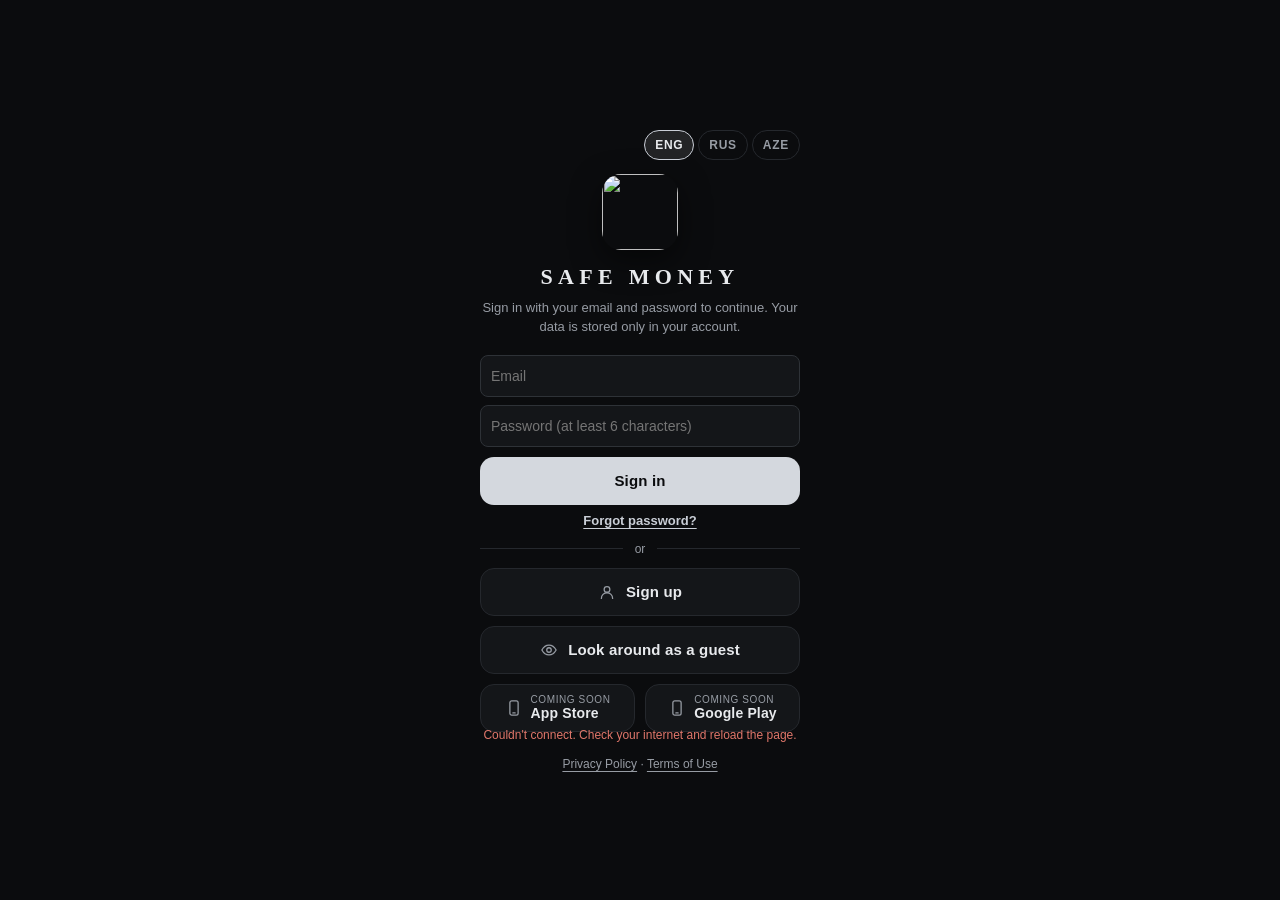
==== index.html @ 8eb056c9 "v3.44: Məxfilik siyasəti və İstifadə şərtləri — tətbiqin temasında, istifadəçinin dilində, geri düym" ====
<!DOCTYPE html>
<html lang="en">
<head>
<meta charset="UTF-8">
<meta name="viewport" content="width=device-width, initial-scale=1.0, maximum-scale=1.0, user-scalable=no">
<title>Safe Money</title>
<!-- ==== PWA: css/, js/, lang/, manifest.json, sw.js, ikonlar eyni qovluqda ====
     Bunları http(s):// üzərindən açmaq lazımdır (file:// ilə Service Worker işləmir). -->
<link rel="manifest" href="manifest.json">
<link rel="icon" href="icon-192.png">
<link rel="apple-touch-icon" sizes="180x180" href="apple-touch-icon.png">
<meta name="theme-color" content="#0b0c0e">
<meta name="apple-mobile-web-app-capable" content="yes">
<meta name="mobile-web-app-capable" content="yes">
<meta name="apple-mobile-web-app-status-bar-style" content="black-translucent">
<meta name="apple-mobile-web-app-title" content="Safe Money">
<link rel="stylesheet" href="css/main.css">
<link rel="stylesheet" href="css/components.css">
<script src="https://cdn.jsdelivr.net/npm/chart.js@4.4.4/dist/chart.umd.min.js"></script>
<script src="https://www.gstatic.com/firebasejs/10.14.1/firebase-app-compat.js"></script>
<script src="https://www.gstatic.com/firebasejs/10.14.1/firebase-auth-compat.js"></script>
<script src="https://www.gstatic.com/firebasejs/10.14.1/firebase-firestore-compat.js"></script>
</head>
<body>

<!-- Email/Şifrə ilə giriş: tətbiqin əsas qapısı. Google/Apple OAuth (popup/redirect)
     iOS-da "Ana ekrana əlavə et" ilə açılan standalone tətbiqlərdə sessiya itkisinə görə
     işləmədiyi üçün email/şifrə istifadə olunur — bu, heç bir xarici səhifəyə keçmir,
     hər şey səhifənin öz içində baş verir. Datası öz uid-inə bağlı ayrı sənəddə saxlanılır.
     DOM-da cihaz kilidindən ƏVVƏL yerləşir ki, ikisi də aktiv olsa cihaz kilidi üstdə qalsın. -->
<!-- Brauzerdə (Safari/Chrome) açılanda: əvvəlcə ana ekrana əlavə etmək təklif olunur. Ana ekrandan açılanda görünmür. -->
<div class="lock-screen qurasdir-ekrani" id="qurasdirEkrani">
  <div class="lock-box">
    <div class="dil-secici" data-dil-secici role="group" aria-label="Dil seçimi" data-i18n-aria="giris.dilSecimi"></div>
    <img src="icon-192.png" alt="" class="brand-logo brand-logo-lg" width="76" height="76">
    <h2 class="qr-basliq" data-i18n="qurasdir.basliq">Ana ekrana əlavə et</h2>
    <p class="hint" data-i18n="qurasdir.izah">Tətbiq kimi tam ekranda açılır.</p>
    <div id="qurasdirAndroid" style="display:none;">
      <button class="btn btn-primary btn-ikonlu" id="qurasdirBtn" onclick="qurasdirBas()" style="width:100%; margin-bottom:10px;"><i data-ikon="asagi" data-olcu="18"></i><span data-i18n="qurasdir.duyme">Tətbiqi quraşdır</span></button>
      <ol class="qr-addimlar" id="qurasdirAndroidAddim">
        <li><span class="qr-no">1</span><span data-i18n="qurasdir.and1">Menyu ⋮</span></li>
        <li><span class="qr-no">2</span><span data-i18n="qurasdir.and2">"Uygulamayı yükle" / "Install app"</span></li>
        <li><span class="qr-no">3</span><span data-i18n="qurasdir.ikondanAc">İkondan aç</span></li>
      </ol>
    </div>
    <p class="qr-xeberdarliq" id="qurasdirWhatsapp" data-i18n="qurasdir.whatsapp">WhatsApp-dan açmısansa: əvvəlcə "Safari'de Aç" / "Open in Safari".</p>
    <ol class="qr-addimlar" id="qurasdirIos" style="display:none;">
      <li><span class="qr-no">1</span><span><span data-i18n="qurasdir.ios1n">Menyuya toxun</span> <i class="qr-ik" data-ikon="menyu" data-olcu="18"></i></span></li>
      <li><span class="qr-no">2</span><span><span data-i18n="qurasdir.ios2n">"Paylaş" / "Share"</span> <i class="qr-ik" data-ikon="paylas" data-olcu="18"></i></span></li>
      <li><span class="qr-no">3</span><span><span data-i18n="qurasdir.ios3n">"Daha Fazla" / "More"</span> <i class="qr-ik" data-ikon="asagi" data-olcu="18"></i></span></li>
      <li><span class="qr-no">4</span><span><span data-i18n="qurasdir.ios4n">"Ana Ekrana Ekle" / "Add to Home Screen"</span> <i class="qr-ik" data-ikon="elaveKvadrat" data-olcu="18"></i></span></li>
      <li><span class="qr-no">5</span><span><span data-i18n="qurasdir.ios5n">"Ekle" / "Add"</span> <i class="qr-ik qr-acar" aria-hidden="true"></i></span></li>
      <li><span class="qr-no">6</span><span><span data-i18n="qurasdir.ikondanAc">İkondan aç</span> <img class="qr-app" src="icon-192.png" alt="" width="22" height="22"></span></li>
    </ol>
    <p class="qr-qeyd" id="qurasdirKohneIos" data-i18n="qurasdir.kohneIos">Köhnə iOS: "Paylaş" / "Share" → "Ana Ekrana Ekle" / "Add to Home Screen".</p>
    <p class="qr-qeyd" data-i18n="qurasdir.qeyd">Qeydiyyatı tətbiqin içində et.</p>
    <div class="error-text ugur" id="qurasdirMesaj"></div>
    <button type="button" class="link-btn" onclick="qurasdirKec()" data-i18n="qurasdir.kec">Brauzerdə davam et</button>
  </div>
</div>

<div class="lock-screen" id="googleGirisEkrani">
  <div class="lock-box">
    <div class="dil-secici" data-dil-secici role="group" aria-label="Dil seçimi" data-i18n-aria="giris.dilSecimi"></div>
    <img src="icon-192.png" alt="" class="brand-logo brand-logo-lg" width="76" height="76">
    <h2 class="brand-wordmark brand-wordmark-lg">Safe Money</h2>
    <p data-i18n="giris.davamEtmekUcunEmail" class="hint" id="emailGirisHint">Davam etmək üçün e-poçt və şifrənlə daxil ol. Məlumatların yalnız sənin hesabında saxlanılacaq.</p>
    <input type="email" id="emailGirisEmail" placeholder="E-poçt" data-i18n-placeholder="giris.ePoctPlaceholder" autocomplete="username" style="width:100%; margin-bottom:8px; box-sizing:border-box;">
    <input type="password" id="emailGirisSifre" placeholder="Şifrə (ən azı 6 simvol)" data-i18n-placeholder="giris.sifreEnAz6Placeholder" autocomplete="current-password" style="width:100%; margin-bottom:10px; box-sizing:border-box;">
    <div class="giris-duymeler">
      <button data-i18n="giris.daxilOl" class="gd gd-esas" onclick="emailIleGirisEt()">Daxil ol</button>
      <button type="button" class="link-btn gd-link" onclick="sifreSifirla()" data-i18n="giris.sifreniUnutdum">Şifrəni unutdum</button>
      <button class="gd gd-ikinci" id="tesdiqYenidenBtn" onclick="tesdiqEmailiYenidenGonder()" style="display:none;"><i data-ikon="yenile" data-olcu="18"></i><span data-i18n="giris.tesdiqEPoctunuYeniden">Təsdiq məktubunu yenidən göndər</span></button>
      <div class="gd-ayrac"><span data-i18n="giris.veya">və ya</span></div>
      <button class="gd gd-ikinci" onclick="qeydiyyatModalAc()"><i data-ikon="istifadeci" data-olcu="18"></i><span data-i18n="giris.hesabYaratIlkDefedirse">Qeydiyyatdan keç</span></button>
      <button type="button" class="gd gd-ikinci qonaq-btn" onclick="qonaqKimiDaxilOl()"><i data-ikon="goz" data-olcu="18"></i><span data-i18n="giris.qonaq">Qonaq kimi bax</span></button>
      <button type="button" class="gd gd-ikinci ana-ekran-btn" id="anaEkranBtn" onclick="anaEkranaElaveEt()" style="display:none;"><i data-ikon="elaveKvadrat" data-olcu="18"></i><span data-i18n="qurasdir.anaEkranBtn">Ana ekrana əlavə et</span></button>
      <div class="magaza-sira">
        <button type="button" class="gd gd-ikinci magaza-btn" onclick="magazaTezlikle('App Store')"><i data-ikon="telefon" data-olcu="18"></i><span class="mg-metn"><small data-i18n="magaza.tezlikle">Tezliklə</small><b>App Store</b></span></button>
        <button type="button" class="gd gd-ikinci magaza-btn" onclick="magazaTezlikle('Google Play')"><i data-ikon="telefon" data-olcu="18"></i><span class="mg-metn"><small data-i18n="magaza.tezlikle">Tezliklə</small><b>Google Play</b></span></button>
      </div>
    </div>
    <div class="error-text" id="googleGirisXeta"></div>
    <p class="huquqi-linkler"><a data-huquqi="privacy.html" data-i18n="ayarlar.mexfilik" href="#">Məxfilik siyasəti</a> · <a data-huquqi="terms.html" data-i18n="ayarlar.sertler" href="#">İstifadə şərtləri</a></p>
  </div>
</div>

<!-- Hesab yaratma: giriş ekranının davamı kimi tam-ekran görünür (popup deyil) —
     ad/soyad da götürür və şifrəni 2 dəfə yazdırıb yoxlayır. -->
<div id="qeydiyyatModal" class="lock-screen">
  <div class="lock-box">
    <div class="dil-secici" data-dil-secici role="group" aria-label="Dil seçimi" data-i18n-aria="giris.dilSecimi"></div>
    <div class="lock-icon"><i data-ikon="kilid" data-olcu="40"></i></div>
    <h2 data-i18n="qeyd.hesabYarat">Hesab yarat</h2>
    <p data-i18n="qeyd.melumatlariniDoldurHesabinYalniz" class="hint">Məlumatlarını doldur — hesab yalnız sənə məxsus olacaq.</p>
    <div style="margin-bottom:8px;">
      <label data-i18n="qeyd.ad" style="font-size:12px; color:var(--muted); font-weight:600; display:block; margin-bottom:4px;">Ad</label>
      <input type="text" id="qeydiyyatAd" placeholder="Adın" data-i18n-placeholder="qeyd.adinPlaceholder" autocomplete="given-name" style="width:100%; box-sizing:border-box;">
    </div>
    <div style="margin-bottom:8px;">
      <label data-i18n="qeyd.soyad" style="font-size:12px; color:var(--muted); font-weight:600; display:block; margin-bottom:4px;">Soyad</label>
      <input type="text" id="qeydiyyatSoyad" placeholder="Soyadın" data-i18n-placeholder="qeyd.soyadinPlaceholder" autocomplete="family-name" style="width:100%; box-sizing:border-box;">
    </div>
    <div style="margin-bottom:8px;">
      <label data-i18n="qeyd.ePoctYalnizGmail" style="font-size:12px; color:var(--muted); font-weight:600; display:block; margin-bottom:4px;">E-poçt (yalnız Gmail)</label>
      <input type="email" id="qeydiyyatEmail" placeholder="adin@gmail.com" data-i18n-placeholder="qeyd.adinGmailComPlaceholder" autocomplete="username" style="width:100%; box-sizing:border-box;">
    </div>
    <div style="margin-bottom:8px;">
      <label data-i18n="qeyd.sifre" style="font-size:12px; color:var(--muted); font-weight:600; display:block; margin-bottom:4px;">Şifrə</label>
      <input type="password" id="qeydiyyatSifre1" placeholder="Məs.: Aa12345@" data-i18n-placeholder="qeyd.mesAa12345Placeholder" autocomplete="new-password" style="width:100%; box-sizing:border-box;">
    </div>
    <div style="margin-bottom:6px;">
      <label data-i18n="qeyd.sifreTekrar" style="font-size:12px; color:var(--muted); font-weight:600; display:block; margin-bottom:4px;">Şifrəni təkrarla</label>
      <input type="password" id="qeydiyyatSifre2" placeholder="Şifrəni yenidən yaz" data-i18n-placeholder="qeyd.sifreniTekrarYazPlaceholder" autocomplete="new-password" style="width:100%; box-sizing:border-box;">
    </div>
    <p data-i18n="qeyd.sifreEnAz6" class="hint" style="margin-top:0; text-align:left;">Şifrə ən azı 6 simvoldan ibarət olmalı və ən azı 1 böyük hərf, 1 kiçik hərf və 1 xüsusi simvol (@, #, ! və s.) daxil etməlidir. Məs.: Aa12345@</p>
    <label class="razilasma-setir"><input type="checkbox" id="qeydiyyatRazilasma"><span id="qeydiyyatRazilasmaMetn">Məxfilik siyasəti və İstifadə şərtləri ilə tanış oldum və razıyam.</span></label>
    <div class="error-text" id="qeydiyyatXeta"></div>
    <button data-i18n="qeyd.hesabYarat" class="btn btn-primary" onclick="qeydiyyatGonder()" style="width:100%; margin-top:8px; margin-bottom:8px;">Hesab yarat</button>
    <button data-i18n="qeyd.geriQayit" class="btn btn-ghost" onclick="modalKapat('qeydiyyatModal')" style="width:100%; border:1px solid var(--line);">Geri</button>
  </div>
</div>

<!-- Tətbiq kilidi: Face ID / Touch ID (WebAuthn) və ya ehtiyat PIN -->
<div class="lock-screen" id="kilidEkrani">
  <div class="lock-box">
    <div class="lock-icon"><i data-ikon="kilid" data-olcu="40"></i></div>
    <h2 data-i18n="kilid.tetbiqKilidlidir">Tətbiq kilidlidir</h2>
    <p data-i18n="kilid.davamEtmekUcunTesdiqle" class="hint" id="kilidHint">Davam etmək üçün kimliyini təsdiqlə.</p>
    <button data-i18n="kilid.faceIdTouchId" class="btn btn-primary" id="kilidFaceBtn" onclick="kilidWebAuthnDogrula()" style="width:100%; margin-bottom:10px; display:none;">Face ID / Touch ID ilə aç</button>
    <div id="kilidPinWrap" style="display:none;">
      <input type="password" inputmode="numeric" maxlength="4" id="kilidPinInput" placeholder="PIN kod" data-i18n-placeholder="kilid.pinKoduPlaceholder">
      <button data-i18n="kilid.ac" class="btn btn-primary" onclick="kilidPinIleAc()" style="width:100%;">Aç</button>
    </div>
    <div class="error-text" id="kilidError"></div>
    <button type="button" class="link-btn" onclick="kilidSifirlaCixis()" data-i18n="kilid.unutdum" style="margin-top:14px;">Kilidi aça bilmirəm — hesabdan çıx</button>
  </div>
</div>

<!-- PIN təyin etmə (Face ID mövcud olmayanda ehtiyat) -->
<div id="pinAyarlaModal" class="modal">
  <div class="modal-content">
    <h2 data-i18n="pin.ehtiyatPinTeyinEt">Ehtiyat PIN kod təyin et</h2>
    <p data-i18n="pin.buCihazFaceId" class="hint">Bu cihaz Face ID / Touch ID dəstəkləmir və ya icazə verilmədi. 4 rəqəmli PIN kod təyin et.</p>
    <input type="password" inputmode="numeric" maxlength="4" id="pinAyarlaInput" placeholder="Məs.: 1234" data-i18n-placeholder="pin.mes1234Placeholder" style="text-align:center; letter-spacing:8px; font-size:18px;">
    <div class="error-text" id="pinAyarlaError"></div>
    <div class="modal-footer">
      <button data-i18n="umumi.legvEt" class="btn btn-ghost" onclick="modalKapat('pinAyarlaModal')">Ləğv et</button>
      <button data-i18n="pin.teyinEt" class="btn btn-primary" onclick="pinAyarlaOnayla()">Təyin et</button>
    </div>
  </div>
</div>

<div class="container" id="app">
  <div class="loading-screen" id="loadingScreen" data-i18n="umumi.yuklenir">Yüklənir...</div>
</div>

<!-- Dashboard tab: kredit kartının güncəl borcu -->
<div id="dashboardModal" class="page-screen">
  <div class="page-inner">
    <div style="padding-bottom:12px; margin-bottom:4px;">
      <h2 data-i18n="dash.basliq" style="margin:0;">Maliyyə vəziyyəti</h2>
      <p class="hint" data-i18n="dash.izah" style="margin:6px 0 0;">Yalnız "Hesabatlarda göstər" tiki aktiv olan hesablar hesablanır.</p>
    </div>

    <!-- 1. Ümumi maliyyə vəziyyəti: varlıq − borc -->
    <div class="pie-card" id="dashKart1">
      <div data-i18n="dash.umumiVeziyyet" class="pie-title">Ümumi maliyyə vəziyyəti</div>
      <div class="pie-card-row">
        <div class="pie-canvas-wrap"><canvas id="dashVeziyyetCanvas"></canvas>
          <div class="pie-center-label"><span class="n" id="dashVeziyyetMerkez">—</span><span data-i18n="dash.xalis" class="l">xalis</span></div>
        </div>
        <div class="pie-legend" id="dashVeziyyetLegend"></div>
      </div>
    </div>

    <!-- 2. Ümumi borc: mənfidə olan hər hesab -->
    <div class="pie-card" id="dashKart2">
      <div data-i18n="dash.umumiBorc" class="pie-title">Ümumi borc</div>
      <div class="pie-card-row">
        <div class="pie-canvas-wrap"><canvas id="dashUmumiBorcCanvas"></canvas>
          <div class="pie-center-label"><span class="n" id="dashUmumiBorcMerkez">—</span><span data-i18n="dash.cem" class="l">cəmi</span></div>
        </div>
        <div class="pie-legend" id="dashUmumiBorcLegend"></div>
      </div>
    </div>

    <!-- 3. Hər kredit kartı üçün ayrıca qrafik; 4. hər kredit xətti üçün ayrıca qrafik (JS ilə yaradılır) -->
    <div id="dashKartlarQrup"></div>
    <div id="dashXettlerQrup"></div>
  </div>
</div>

<!-- Alt naviqasiya (bottom tab bar) -->
<nav class="bottom-nav" id="bottomNav">
  <div class="bottom-nav-inner">
    <button class="nav-item" id="navDashboard" onclick="sekmeSec('dashboard')">
      <span class="nav-icon"><i data-ikon="icmal" data-olcu="22"></i></span><span data-i18n="nav.dashboard">Maliyyə</span>
    </button>
    <button class="nav-item" id="navAylikHesabat" onclick="sekmeSec('aylikHesabat')">
      <span class="nav-icon"><i data-ikon="ayliq" data-olcu="22"></i></span><span data-i18n="nav.aylik">Hesabat</span>
    </button>
    <button class="nav-item active" id="navAna" onclick="sekmeSec('ana')">
      <span class="nav-icon"><i data-ikon="xercler" data-olcu="22"></i></span><span data-i18n="nav.xercler">Xərclər</span>
    </button>
    <button class="nav-item" id="navHesablar" onclick="sekmeSec('hesablar')">
      <span class="nav-icon"><i data-ikon="hesablar" data-olcu="22"></i></span><span data-i18n="nav.hesablar">Hesablar</span>
    </button>
    <button class="nav-item" id="navAyarlar" onclick="sekmeSec('ayarlar')">
      <span class="nav-icon"><i data-ikon="ayarlar" data-olcu="22"></i></span><span data-i18n="nav.ayarlar">Parametrlər</span>
    </button>
  </div>
</nav>

<!-- Amount entry modal -->
<div id="amountModal" class="modal">
  <div class="modal-content">
    <h2 data-i18n="mebleg.tutariDaxilEt" id="amountModalTitle">Məbləği daxil et</h2>
    <p data-i18n="mebleg.buXercUcunMeblegi" class="hint">Bu xərcin məbləğini AZN ilə yaz.</p>
    <input type="number" step="0.01" min="0" id="amountInput" placeholder="0.00" style="margin-bottom:10px;">
    <div id="amountReasonWrap" style="display:none;">
      <label data-i18n="mebleg.sebeb" style="font-size:12px; color:var(--muted); font-weight:600; display:block; margin-bottom:4px;">Qeyd</label>
      <input type="text" id="amountReasonInput" placeholder="Məs.: taksi, hədiyyə, təmir..." data-i18n-placeholder="mebleg.mesTaksiHediyyeTemirPlaceholder">
    </div>
    <div class="error-text" id="amountError"></div>
    <div class="modal-footer">
      <button data-i18n="umumi.legvEt" class="btn btn-ghost" onclick="modalKapat('amountModal')">Ləğv et</button>
      <button data-i18n="mebleg.elaveEt" class="btn btn-primary" onclick="amountModalOnayla()">Əlavə et</button>
    </div>
  </div>
</div>

<!-- New category modal -->
<!-- Kateqoriya paneli: "Ekranı düzənlə" rejimində qələm (✏️) ilə mövcud kateqoriyanı düzənləmək,
     yaxud "➕ Yeni kateqoriya" ilə yenisini əlavə etmək üçün eyni panel istifadə olunur. -->
<div id="catPanelModal" class="modal">
  <div class="modal-content">
    <h2 data-i18n="katDuzenle.kateqoriyaniDuzenle" id="catPanelBaslik">Kateqoriyanı dəyiş</h2>
    <div class="modal-item" style="border:none; background:transparent; padding:0;">
      <div class="field-row">
        <input type="text" id="catPanelIkon" style="width:52px; text-align:center;">
        <input type="text" id="catPanelAd" placeholder="Kateqoriyanın adı" data-i18n-placeholder="katDuzenle.kateqoriyaAdiPlaceholder" style="flex:1;">
        <button id="catPanelSilBtn" onclick="catPanelSil()" style="background:none; border:none; cursor:pointer; font-size:14px;"><i data-ikon="zibil"></i></button>
      </div>
      <div class="sw-qrup">
        <label class="sw-setir"><span class="sw-metn"><b data-i18n="katDuzenle.aylikSabitXerc">Aylıq sabit xərc</b><small data-i18n="katDuzenle.sondurulubseGunluk">Söndürülübsə — gündəlik xərc</small></span><input type="checkbox" class="sw-inp" id="catPanelAylik" role="switch"></label>
        <label class="sw-setir"><span class="sw-metn"><b data-i18n="katDuzenle.qeydSorus">Qeyd də soruşulsun</b><small data-i18n="katDuzenle.qeydSorusIzah">Xərc əlavə edəndə qısa qeyd yazmaq imkanı</small></span><input type="checkbox" class="sw-inp" id="catPanelSebeb" role="switch"></label>
      </div>
      <div class="field-row" style="font-size:12px; color:var(--muted); gap:6px;">
        <span data-i18n="katDuzenle.sabitTutar">Sabit məbləğ:</span>
        <input type="text" inputmode="decimal" autocomplete="off" id="catPanelSabit" placeholder="Soruş" data-i18n-placeholder="katDuzenle.sorusPlaceholder" style="width:78px;">
      </div>
      <div class="renk-grid" id="catPanelRenkGrid"></div>
    </div>
    <div class="error-text" id="catPanelError"></div>
    <div class="modal-footer">
      <button data-i18n="umumi.legvEt" class="btn btn-ghost" onclick="modalKapat('catPanelModal')">Ləğv et</button>
      <button data-i18n="umumi.yaddaSaxla" class="btn btn-primary" id="catPanelSaveBtn" onclick="catPanelSaxla()">Yadda saxla</button>
    </div>
  </div>
</div>

<!-- Xərci düzəlt / köhnə tarixli xərc əlavə et -->
<div id="islemFormModal" class="modal">
  <div class="modal-content">
    <h2 data-i18n="islemForm.xerciDuzelt" id="islemFormBaslik">Xərci dəyiş</h2>
    <p data-i18n="islemForm.kateqoriyaMeblegSebebVe" class="hint">Kateqoriyanı, məbləği, qeydi və tarixi dəyiş.</p>
    <div style="margin-bottom:10px;">
      <label data-i18n="islemForm.kateqoriya" style="font-size:12px; color:var(--muted); font-weight:600; display:block; margin-bottom:4px;">Kateqoriya</label>
      <select id="islemFormKategori" style="width:100%; padding:9px 10px; border:1px solid var(--input-border); border-radius:8px; font-size:14px; background:var(--panel); color:var(--ink);"></select>
    </div>
    <div style="margin-bottom:10px;">
      <label data-i18n="transfer.meblegLbl" style="font-size:12px; color:var(--muted); font-weight:600; display:block; margin-bottom:4px;">Məbləğ (AZN)</label>
      <input type="number" step="0.01" min="0" id="islemFormTutar" placeholder="0.00">
    </div>
    <div style="margin-bottom:10px;">
      <label data-i18n="islemForm.sebebIsteyeBagli" style="font-size:12px; color:var(--muted); font-weight:600; display:block; margin-bottom:4px;">Qeyd (istəyə bağlı)</label>
      <input type="text" id="islemFormSebeb" placeholder="Məs.: taksi, hədiyyə..." data-i18n-placeholder="islemForm.mesTaksiHediyyePlaceholder">
    </div>
    <div style="margin-bottom:6px;">
      <label data-i18n="islemForm.tarix" style="font-size:12px; color:var(--muted); font-weight:600; display:block; margin-bottom:4px;">Tarix</label>
      <input type="date" id="islemFormTarix">
    </div>
    <div class="error-text" id="islemFormError"></div>
    <div class="modal-footer" style="justify-content:space-between;">
      <button data-i18n="islemForm.sil" class="btn btn-danger" id="islemFormSilBtn" onclick="islemFormSilOnayla()" style="display:none;">Sil</button>
      <div style="display:flex; gap:8px;">
        <button data-i18n="umumi.legvEt" class="btn btn-ghost" onclick="modalKapat('islemFormModal')">Ləğv et</button>
        <button data-i18n="umumi.yaddaSaxla" class="btn btn-primary" onclick="islemFormOnayla()">Yadda saxla</button>
      </div>
    </div>
  </div>
</div>

<!-- Generic confirm modal -->
<!-- Hesabın silinməsi (App Store tələbi): şifrə ilə təsdiq, buluddakı sənəd + Firebase istifadəçisi silinir -->
<div id="hesabSilModal" class="modal">
  <div class="modal-content">
    <h2 data-i18n="hesabSil.basliq">Hesabı sil</h2>
    <p class="hint" data-i18n="hesabSil.izah">Hesabın və buluddakı bütün məlumatların — xərclər, hesablar, kateqoriyalar — həmişəlik silinəcək. Bu əməliyyatı geri qaytarmaq olmur. Google Drive-dakı ehtiyat nüsxələrə toxunulmur.</p>
    <label class="filtr-lbl" for="hesabSilSifre" data-i18n="hesabSil.sifreLbl">Təsdiq üçün şifrəni daxil et</label>
    <input type="password" id="hesabSilSifre" autocomplete="current-password" style="width:100%; box-sizing:border-box;">
    <div class="error-text" id="hesabSilXeta"></div>
    <div class="modal-footer">
      <button data-i18n="umumi.legvEt" class="btn btn-ghost" onclick="modalKapat('hesabSilModal')">Ləğv et</button>
      <button data-i18n="hesabSil.sil" class="btn btn-danger" id="hesabSilBtn" onclick="hesabiSilTesdiq()">Həmişəlik sil</button>
    </div>
  </div>
</div>

<div id="confirmModal" class="modal">
  <div class="modal-content">
    <h2 data-i18n="tesdiq.eminsen" id="confirmTitle">Əminsən?</h2>
    <p class="hint" id="confirmText"></p>
    <div class="modal-footer">
      <button data-i18n="umumi.legvEt" class="btn btn-ghost" onclick="modalKapat('confirmModal')">Ləğv et</button>
      <button data-i18n="tesdiq.beliSil" class="btn btn-danger" id="confirmActionBtn">Bəli, sil</button>
    </div>
  </div>
</div>

<!-- Drive: available backups list to pick from -->
<div id="driveBackupSecModal" class="modal">
  <div class="modal-content">
    <h2 data-i18n="backupSec.hansiBackup">Hansı ehtiyat nüsxə?</h2>
    <p data-i18n="backupSec.driveAGonderilmisBackuplardan" class="hint">Drive-a göndərdiyin ehtiyat nüsxələrdən birini seç.</p>
    <div id="driveBackupSecListesi" class="modal-list" style="max-height:320px;"></div>
    <div class="modal-footer" style="justify-content:flex-end;">
      <button data-i18n="umumi.bagla" class="btn btn-ghost" onclick="modalKapat('driveBackupSecModal')">Bağla</button>
    </div>
  </div>
</div>

<!-- Ayarlar (Settings) page: Günlük limit + Kateqoriyalar + Son əməliyyatlar + İşıq rejimi -->
<div id="ayarlarModal" class="page-screen">
  <div class="page-inner">
    <div class="field-row between" style="border-bottom:1px solid var(--line); padding-bottom:12px; margin-bottom:4px;">
      <button onclick="ayarlarPaneliniKapat()" class="geri-btn" aria-label="Geri"><i data-ikon="geri" data-olcu="22"></i></button>
      <h2 style="margin:0; flex:1;" data-i18n="ayarlar.basliq">Parametrlər</h2>
    </div>

    <div id="ayarlarXosGeldinKutu" style="margin:2px 2px 16px; display:none;">
      <div style="font-size:12px; color:var(--muted); font-weight:600;" data-i18n="ayarlar.xosGeldin">Xoş gəldin</div>
      <div id="ayarlarXosGeldinAd" style="font-size:19px; font-weight:700; color:var(--ink); margin-top:1px;"></div>
    </div>

    <div class="ayarlar-kutu" style="margin-bottom:14px;">
      <div class="ayarlar-setir-ic" style="gap:8px;">
        <span class="ayarlar-metin" style="min-width:0; line-height:1.25;" data-i18n="ayarlar.gunlukLimit">Gündəlik xərc limiti</span>
        <div style="display:flex; gap:6px; align-items:center; flex:none;">
          <input type="number" step="0.01" min="0" id="gunlukLimitInput" placeholder="20" style="width:64px; padding:8px; border:1px solid var(--input-border); border-radius:8px; font-size:14px; background:var(--panel); color:var(--ink);">
          <button class="btn btn-primary" onclick="gunlukLimitYadSaxla()" style="white-space:nowrap; padding:8px 12px; font-size:13px;" data-i18n="umumi.yaddaSaxla">Yadda saxla</button>
        </div>
      </div>
      <div class="error-text" id="gunlukLimitError"></div>
    </div>

    <div style="display:flex; gap:8px; margin-bottom:8px;">
      <button class="ayarlar-kutu ayarlar-setir-ic" style="justify-content:flex-start; flex:1; min-width:0;" onclick="ayarlarKateqoriyalarAc()"><span class="ayarlar-ikon"><i data-ikon="kateqoriya"></i></span><span class="ayarlar-metin" data-i18n="ayarlar.kateqoriyalar">Kateqoriyalar</span></button>
      <button class="ayarlar-kutu ayarlar-setir-ic" style="justify-content:flex-start; flex:1; min-width:0;" onclick="hesabIdareAc()"><span class="ayarlar-ikon"><i data-ikon="hesablar"></i></span><span class="ayarlar-metin" data-i18n="hesablar.basliq">Hesablar</span></button>
    </div>
    <button class="ayarlar-kutu ayarlar-setir-ic" id="dilAyarBtn" style="justify-content:flex-start; margin-bottom:8px;" onclick="dilPaneliniAc()"><span class="ayarlar-ikon"><i data-ikon="dil"></i></span><span class="ayarlar-metin" data-i18n="ayarlar.dil">Dil</span></button>
    <button class="ayarlar-kutu ayarlar-setir-ic" style="justify-content:flex-start; margin-bottom:8px;" onclick="ayarlarSonEmeliyyatlarAc()"><span class="ayarlar-ikon"><i data-ikon="tarixce"></i></span><span class="ayarlar-metin" data-i18n="ayarlar.sonEmeliyyatlar">Son əməliyyatlar</span></button>

    <!-- Sıra: Yenilə → İşıqlı rejim → Tətbiq kilidi → Google Drive → Hesab (ən altda) -->
    <button class="ayarlar-kutu ayarlar-setir-ic" style="justify-content:flex-start; margin-bottom:8px;" onclick="tetbiqiYenile()"><span class="ayarlar-ikon"><i data-ikon="yenile"></i></span><span class="ayarlar-metin" data-i18n="ayarlar.yenile">Tətbiqi yenilə</span></button>

    <!-- İşıqlı rejim, tətbiq kilidi və Google Drive — ayrıca, həmişə görünən sətirlər ("Sistem" qrupu ləğv edildi) -->
    <div class="ayarlar-kutu ayarlar-setir-ic" style="margin-bottom:8px;">
      <span id="temaLabel" style="display:flex; align-items:center;"></span>
      <button class="theme-switch" id="temaSwitch" onclick="temaDeyis()" aria-label="İşıqlı rejim" data-i18n-aria="ayarlar.isiqliRejim"></button>
    </div>
    <div class="ayarlar-kutu" style="margin-bottom:8px;">
      <div class="ayarlar-setir-ic">
        <span id="kilidAyarLabel" style="display:flex; align-items:center;"></span>
        <button class="toggle-switch" id="kilidAyarSwitch" onclick="kilidToggle()" aria-label="Tətbiq kilidini aç/söndür" data-i18n-aria="ayarlar.kilidToggleAria"></button>
      </div>
      <div class="error-text" id="kilidAyarError"></div>
    </div>
    <div class="ayarlar-qrup" id="driveQrup" style="margin-bottom:8px;">
      <div class="ayarlar-kutu ayarlar-setir-ic ayarlar-qrup-bas" style="justify-content:flex-start; cursor:default;"><span class="ayarlar-ikon"><i data-ikon="bulud"></i></span><span class="ayarlar-metin" data-i18n="ayarlar.googleDriveBaslik">Google Drive ehtiyat nüsxəsi</span></div>
      <div class="ayarlar-qrup-ic">
      <div class="drive-box" id="driveBox">
        <div data-i18n="ayarlar.googleDriveABagli" class="drive-status" id="driveStatus">Google Drive-a qoşulmayıb</div>
        <div data-i18n="ayarlar.baglansanGonderVeCek" class="drive-sub" id="driveSub">Qoşulduqdan sonra ehtiyat nüsxələr Google Drive-da saxlanılacaq.</div>
        <div class="drive-sub" id="driveDebug" style="display:none;"></div>
        <div class="drive-btns" id="driveBtns">
          <button data-i18n="ayarlar.baglan" onclick="driveBaglan()">Qoşul</button>
        </div>
      </div>
      </div>
    </div>

    <div class="ayarlar-qrup" id="hesabQrup" style="margin-top:8px;">
      <div class="ayarlar-kutu ayarlar-setir-ic ayarlar-qrup-bas" style="justify-content:flex-start; cursor:default;"><span class="ayarlar-ikon"><i data-ikon="istifadeci"></i></span><span class="ayarlar-metin" data-i18n="ayarlar.hesabBaslik">Hesab</span></div>
      <div class="ayarlar-qrup-ic">
        <div class="drive-box" id="firebaseBox">
          <div data-i18n="ayarlar.baglanmayib" class="drive-status" id="firebaseStatus">Qoşulmayıb</div>
          <div data-i18n="ayarlar.daxilOlmamisan" class="drive-sub" id="firebaseSub">Hesaba daxil olmamısan.</div>
          <div class="drive-btns" id="firebaseBtns"></div>
        </div>
      </div>
    </div>

    <div class="modal-footer" style="justify-content:flex-end; margin-top:16px;">
      <button class="btn btn-ghost" onclick="ayarlarPaneliniKapat()" data-i18n="umumi.bagla">Bağla</button>
    </div>
    <p class="huquqi-linkler" style="margin:18px 0 0;"><a data-huquqi="privacy.html" data-i18n="ayarlar.mexfilik" href="#">Məxfilik siyasəti</a> · <a data-huquqi="terms.html" data-i18n="ayarlar.sertler" href="#">İstifadə şərtləri</a></p>
    <p style="text-align:center; font-size:11px; color:var(--muted); margin:8px 0 0;">Powered by Kanan Ibrahimov</p>
    <p style="text-align:center; font-size:10px; color:var(--muted); margin:2px 0 0;"><span data-i18n="ayarlar.versiya">Versiya</span> <span id="tetbiqVersiyaGoster"></span></p>
  </div>
</div>

<!-- Dil seçimi səhifəsi (FAZ 2): lang/ qovluğundakı JSON fayllardan avtomatik doldurulur -->
<div id="dilModal" class="page-screen">
  <div class="page-inner">
    <div class="field-row between" style="border-bottom:1px solid var(--line); padding-bottom:12px; margin-bottom:4px;">
      <button onclick="dilPaneliniKapat()" class="geri-btn" aria-label="Geri"><i data-ikon="geri" data-olcu="22"></i></button>
      <h2 style="margin:0; flex:1;" data-i18n="dil.basliq">Dil</h2>
    </div>
    <p class="hint" data-i18n="dil.hint">Dili dəyişəndə tətbiq yenidən yüklənəcək.</p>
    <div id="dilSiyahisi" class="modal-list" style="flex:none; overflow:visible; gap:8px;"></div>
    <div class="error-text" id="dilXeta"></div>
    <div class="modal-footer" style="justify-content:flex-end; margin-top:16px;">
      <button class="btn btn-ghost" onclick="dilPaneliniKapat()" data-i18n="umumi.bagla">Bağla</button>
    </div>
  </div>
</div>

<!-- Category management page -->
<div id="yonetimModal" class="page-screen">
  <div class="page-inner">
    <div class="field-row between" style="border-bottom:1px solid var(--line); padding-bottom:12px; margin-bottom:4px;">
      <button onclick="yonetimPaneliniKapat()" class="geri-btn" aria-label="Geri"><i data-ikon="geri" data-olcu="22"></i></button>
      <h2 data-i18n="ayarlar.kateqoriyalar" style="margin:0; flex:1;">Kateqoriyalar</h2>
    </div>
    <p data-i18n="kateqoriyalar.adiniIkonunuRenginiSabit" class="hint">Adı, ikonu, rəngi, sabit məbləği və növü (gündəlik/aylıq) dəyiş.</p>
    <div id="kategoriDuzenlemeListesi" class="modal-list"></div>
    <div class="modal-footer" style="justify-content:space-between;">
      <button data-i18n="kateqoriyalar.yeniKateqoriya" class="btn btn-ghost" onclick="catPanelYeniAc()">Yeni kateqoriya</button>
      <button data-i18n="umumi.bagla" class="btn btn-primary" onclick="yonetimPaneliniKapat()">Bağla</button>
    </div>
  </div>
</div>

<!-- Monthly spending report page: "Bu ay hara pul gedir?" -->
<div id="aylikHesabatModal" class="page-screen">
  <div class="page-inner">
    <div class="field-row between" style="border-bottom:1px solid var(--line); padding-bottom:12px; margin-bottom:4px;">
      <button onclick="aylikHesabatPaneliniKapat()" class="geri-btn" aria-label="Geri"><i data-ikon="geri" data-olcu="22"></i></button>
      <h2 data-i18n="aylik.buAyHaraPul" style="margin:0; flex:1;">Aylıq hesabat</h2>
    </div>
    <div class="hesabat-cemi-card">
      <div data-i18n="aylik.buAyXerclediyin" class="k">Bu ayın xərcləri</div>
      <div class="v" id="aylikHesabatCemi">—</div>
      <div class="k" id="aylikHesabatAlt" style="margin-top:4px; font-weight:500;"></div>
    </div>

    <h3 data-i18n="aylik.gunlukXercler" class="hesabat-bolme-basliq">Gündəlik xərclər</h3>
    <div class="hesabat-kart">
      <div class="donut-sarici" id="aylikGunlukSarici">
        <canvas id="aylikGunlukCanvas"></canvas>
        <div class="donut-merkez" id="aylikGunlukMerkez"></div>
      </div>
      <p class="empty-note" id="aylikGunlukBosMesaj" style="display:none;"></p>
      <div class="donut-caption" id="aylikGunlukCaption"></div>
      <div id="aylikGunlukListesi"></div>
    </div>

    <h3 data-i18n="aylik.ayliqSabitXercler" class="hesabat-bolme-basliq">Aylıq sabit xərclər</h3>
    <div class="hesabat-kart">
      <div class="donut-sarici" id="aylikSabitSarici">
        <canvas id="aylikSabitCanvas"></canvas>
        <div class="donut-merkez" id="aylikSabitMerkez"></div>
      </div>
      <p class="empty-note" id="aylikSabitBosMesaj" style="display:none;"></p>
      <div id="aylikSabitListesi"></div>
    </div>

    <h3 data-i18n="aylik.gunlukXercTrendiBu" style="font-size:14px; margin:18px 0 10px; color:var(--ink);">Günlər üzrə xərclər</h3>
    <div style="background:var(--panel); border:1px solid var(--line); border-radius:var(--radius-lg); padding:14px; margin-bottom:16px;">
      <canvas id="aylikTrendCanvas" height="160"></canvas>
    </div>
    <h3 class="hesabat-bolme-basliq" id="aylikHesablarBaslik" data-i18n="hesablar.basliq">Hesablar</h3>
    <div id="aylikHesablar"></div>
    <h3 data-i18n="aylik.kecenAyaGore" style="font-size:14px; margin:18px 0 10px; color:var(--ink);">Keçən ayın eyni dövrü ilə müqayisə</h3>
    <div id="aylikHesabatTrend"></div>
    <div class="modal-footer">
      <button data-i18n="umumi.bagla" class="btn btn-primary" onclick="aylikHesabatPaneliniKapat()">Bağla</button>
    </div>
  </div>
</div>

<!-- Full transaction history page -->
<div id="sonEmeliyyatlarModal" class="page-screen">
  <div class="page-inner">
    <div class="field-row between" style="border-bottom:1px solid var(--line); padding-bottom:12px; margin-bottom:4px;">
      <button onclick="sonEmeliyyatlarPaneliniKapat()" class="geri-btn" aria-label="Geri"><i data-ikon="geri" data-olcu="22"></i></button>
      <h2 data-i18n="ayarlar.sonEmeliyyatlar" style="margin:0; flex:1;">Son əməliyyatlar</h2>
    </div>
    <p class="hint" data-i18n="sonEm.hint" style="margin:10px 0 12px;">Keçmiş xərcləri burada tapa, dəyişə və silə bilərsən.</p>
    <button class="btn btn-primary btn-ikonlu" onclick="islemFormModalAc(null)" style="width:100%; margin-bottom:12px;"><i data-ikon="artir" data-olcu="18"></i><span data-i18n="ana.kohneTarixliXerc">Keçmiş tarixə xərc əlavə et</span></button>

    <div class="filtr-kart">
      <div class="axtar-sahe"><i data-ikon="axtar" data-olcu="17"></i><input type="search" id="sonAxtar" class="filtr-inp" oninput="sonAxtarDeyisdi()" placeholder="Axtar: məbləğ, kateqoriya, qeyd" data-i18n-placeholder="sonEm.axtarPlaceholder" aria-label="Axtar" data-i18n-aria="sonEm.axtar" autocomplete="off"></div>
      <div class="filtr-cips" id="sonFiltrCips">
        <button type="button" data-nov="bugun" onclick="sonFiltrSec('bugun')" data-i18n="ana.bugun">Bu gün</button>
        <button type="button" data-nov="7gun" onclick="sonFiltrSec('7gun')" data-i18n="sonEm.son7">7 gün</button>
        <button type="button" data-nov="buAy" onclick="sonFiltrSec('buAy')" data-i18n="sonEm.buAy">Bu ay</button>
        <button type="button" data-nov="hamisi" onclick="sonFiltrSec('hamisi')" data-i18n="sonEm.hamisi">Hamısı</button>
      </div>
      <label class="filtr-lbl" for="sonFiltrKat" data-i18n="islemForm.kateqoriya">Kateqoriya</label>
      <select id="sonFiltrKat" class="filtr-inp" onchange="sonFiltrDeyisdi()"></select>
      <div class="filtr-tarix">
        <div><label class="filtr-lbl" for="sonFiltrBas" data-i18n="sonEm.baslangic">Başlanğıc</label><input type="date" id="sonFiltrBas" class="filtr-inp" onchange="sonFiltrDeyisdi()"></div>
        <div><label class="filtr-lbl" for="sonFiltrSon" data-i18n="sonEm.son">Son</label><input type="date" id="sonFiltrSon" class="filtr-inp" onchange="sonFiltrDeyisdi()"></div>
      </div>
    </div>
    <div class="filtr-netice" id="sonFiltrNetice"></div>
    <ul id="sonEmeliyyatlarListesi" style="list-style:none; padding:0; margin:0;"></ul>
    <div style="display:flex; justify-content:center; margin-top:14px;">
      <button data-i18n="sonEmeliyyat.hamisiniSil" class="btn btn-ghost" onclick="listeyiTemizleOnayla()" style="color:var(--danger);">Bütün tarixçəni sil</button>
    </div>
  </div>
</div>

<!-- Hesablar və Borclar page: Cash / Kredi kartı / Debit bank / Deposit + transfer + Güncel Borclar (birləşdirilib) -->
<div id="hesablarModal" class="page-screen">
  <div class="page-inner">
    <div class="field-row between" style="border-bottom:1px solid var(--line); padding-bottom:12px; margin-bottom:4px;">
      <button onclick="hesablarPaneliniKapat()" class="geri-btn" aria-label="Geri"><i data-ikon="geri" data-olcu="22"></i></button>
      <h2 style="margin:0; flex:1;" data-i18n="hesablar.basliq">Hesablar</h2>
      <button class="hesab-add-btn" onclick="hesabFormAc(null, 'hesablar')" title="Hesab əlavə et" data-i18n-title="hesablar.hesabElaveEtTitle" aria-label="Hesab əlavə et"><i data-ikon="artir" data-olcu="18"></i></button>
    </div>
    <p class="hint" data-i18n="hesab.sekmeHint" style="margin:10px 0 12px;">Ulduzlu hesab əsas hesabdır — bütün xərclər ondan çıxılır.</p>
    <div id="hesablarKartlari" class="hesab-kartlar"></div>
    <div class="hesab-emeliyyat-btnlar">
      <button class="btn btn-primary btn-ikonlu" id="medaxilBtn" onclick="medaxilModalAc()"><i data-ikon="medaxil" data-olcu="18"></i><span data-i18n="medaxil.basliq">Mədaxil</span></button>
      <button class="btn btn-primary btn-ikonlu" id="transferBtn" onclick="transferModalAc()"><i data-ikon="kocurme" data-olcu="18"></i><span data-i18n="transfer.basliq">Köçürmə</span></button>
      <button class="btn btn-primary btn-ikonlu" id="krediOdeBtn" onclick="krediOdeModalAc()"><i data-ikon="krediXett" data-olcu="18"></i><span data-i18n="hesab.krediOdenisi">Kredit ödənişi</span></button>
    </div>

    <div class="history-head" style="margin-top:6px;"><span data-i18n="hesab.emeliyyatlar">Əməliyyatlar</span></div>
    <div class="filtr-kart">
      <div class="ay-nav">
        <button class="date-nav-arrow" onclick="hesabAyDeyis(-1)" aria-label="‹"><i data-ikon="sol" data-olcu="18"></i></button>
        <div class="ay-nav-etiket" id="hesabAyEtiket"></div>
        <button class="date-nav-arrow" id="hesabAyIreli" onclick="hesabAyDeyis(1)" aria-label="›"><i data-ikon="sag" data-olcu="18"></i></button>
      </div>
      <select id="hesabFiltr" class="filtr-inp" onchange="hesabFiltrDeyisdi()" style="margin:10px 0 0;"></select>
    </div>
    <div class="filtr-netice" id="hesabAyNetice"></div>
    <div id="hesabTransferTarixce"></div>
  </div>
</div>

<!-- Ayarlar → Hesablar: hesabların idarəsi -->
<div id="hesabIdareModal" class="page-screen">
  <div class="page-inner">
    <div class="field-row between" style="border-bottom:1px solid var(--line); padding-bottom:12px; margin-bottom:4px;">
      <button onclick="hesabIdareKapat()" class="geri-btn" aria-label="Geri"><i data-ikon="geri" data-olcu="22"></i></button>
      <h2 style="margin:0; flex:1;" data-i18n="hesablar.basliq">Hesablar</h2>
    </div>
    <p class="hint" data-i18n="hesab.idareHint" style="margin:10px 0 12px;">Hesab əlavə et, məlumatlarını və balansını dəyiş.</p>
    <button class="btn btn-primary btn-ikonlu" onclick="hesabFormAc(null, 'idare')" style="width:100%; margin-bottom:12px;"><i data-ikon="artir" data-olcu="18"></i><span data-i18n="hesab.yeni">Yeni hesab</span></button>
    <div id="hesabIdareListe" class="hesab-kartlar"></div>
  </div>
</div>

<!-- Hesab formu: əlavə et / dəyiş (tam ekran) -->
<div id="hesabFormModal" class="page-screen">
  <div class="page-inner">
    <div class="field-row between" style="border-bottom:1px solid var(--line); padding-bottom:12px; margin-bottom:12px;">
      <button onclick="hesabFormKapat()" class="geri-btn" aria-label="Geri"><i data-ikon="geri" data-olcu="22"></i></button>
      <h2 style="margin:0; flex:1;" id="hesabFormBaslik">Yeni hesab</h2>
    </div>
    <div id="hfNovSecim" class="hf-blok">
      <label class="filtr-lbl" data-i18n="hesab.nov">Hesab növü</label>
      <div class="nov-secim">
        <button type="button" data-tip="nagd" onclick="hesabFormNovSec('nagd')"><i data-ikon="nagd"></i><span data-i18n="hesabAd.nagd">Nağd pul</span></button>
        <button type="button" data-tip="debit" onclick="hesabFormNovSec('debit')"><i data-ikon="debit"></i><span data-i18n="hesabAd.debit">Debet kartı</span></button>
        <button type="button" data-tip="kredit" onclick="hesabFormNovSec('kredit')"><i data-ikon="kredit"></i><span data-i18n="hesabAd.kredit">Kredit kartı</span></button>
        <button type="button" data-tip="depozit" onclick="hesabFormNovSec('depozit')"><i data-ikon="depozit"></i><span data-i18n="hesabAd.depozit">Depozit</span></button>
        <button type="button" data-tip="krediXett" onclick="hesabFormNovSec('krediXett')"><i data-ikon="krediXett"></i><span data-i18n="hesabAd.krediXett">Kredit xətti</span></button>
      </div>
    </div>
    <div class="filtr-kart">
      <label class="filtr-lbl" for="hfAd" data-i18n="hesab.ad">Hesabın adı</label>
      <input type="text" id="hfAd" class="filtr-inp" maxlength="40">
      <div id="hfBankSatir" class="hf-satir"><label class="filtr-lbl" for="hfBank" data-i18n="hesab.bank">Bankın adı</label><input type="text" id="hfBank" class="filtr-inp" maxlength="40" placeholder="Məs.: Kapital Bank" data-i18n-placeholder="hesab.bankPlaceholder"></div>
      <div id="hfKartSatir" class="hf-satir"><label class="filtr-lbl" for="hfKart" data-i18n="hesab.kart">Kartın son 4 rəqəmi</label><input type="text" id="hfKart" class="filtr-inp" inputmode="numeric" maxlength="4" placeholder="0000"></div>
      <div id="hfLimitSatir" class="hf-satir"><label class="filtr-lbl" for="hfLimit" data-i18n="kreditKart.kreditLimitiAzn">Kredit limiti (AZN)</label><input type="text" inputmode="decimal" autocomplete="off" id="hfLimit" class="filtr-inp" oninput="hesabFormKartHesabla()" placeholder="Məs.: 2000" data-i18n-placeholder="kreditKart.mes2000Placeholder"></div>
      <div id="hfBalansSatir" class="hf-satir"><label class="filtr-lbl" for="hfBalans" id="hfBalansLbl" data-i18n="hesab.balans">Balans (AZN)</label><input type="number" step="0.01" id="hfBalans" class="filtr-inp" placeholder="0.00"></div>
      <div id="hfMuvcudSatir" class="hf-satir"><label class="filtr-lbl" for="hfMuvcud" data-i18n="hesab.kartMovcud">Kartda mövcud vəsait (AZN)</label><input type="text" inputmode="decimal" autocomplete="off" id="hfMuvcud" class="filtr-inp" placeholder="0.00" oninput="hesabFormKartHesabla()"><div class="hf-borc" id="hfKartBorc" aria-live="polite"></div><small class="hf-ipucu" data-i18n="hesab.kartIpucu">Limiti və kartda mövcud olan məbləği yaz — borc avtomatik hesablanır.</small></div>
      <div id="hfXettBlok" class="hf-satir">
        <label class="filtr-lbl" for="hfBaslangic" data-i18n="krediBorc.baslangicTarixi">Başlanğıc tarixi</label><input type="date" id="hfBaslangic" class="filtr-inp" oninput="hesabFormXettHesabla()">
        <div class="hf-iki">
          <div><label class="filtr-lbl" for="hfSay" data-i18n="krediBorc.taksitSayisi">Taksit sayı</label><input type="number" step="1" min="1" id="hfSay" class="filtr-inp" oninput="hesabFormXettHesabla()" placeholder="Məs.: 8" data-i18n-placeholder="krediBorc.mes8Placeholder"></div>
          <div><label class="filtr-lbl" for="hfOdenmis" data-i18n="hesab.odenmis">Ödənilmiş taksit</label><input type="number" step="1" min="0" id="hfOdenmis" class="filtr-inp" oninput="hesabFormXettHesabla()" placeholder="0"></div>
        </div>
        <label class="filtr-lbl" for="hfAylik" data-i18n="krediBorc.ayliqTaksitAzn">Aylıq taksit (AZN)</label><input type="number" step="0.01" min="0" id="hfAylik" class="filtr-inp" oninput="hesabFormXettHesabla()" placeholder="Məs.: 550" data-i18n-placeholder="krediBorc.mes550Placeholder">
        <div class="hf-netice" id="hfXettNetice"></div>
      </div>
    </div>
    <div class="filtr-kart hf-tikler">
      <label id="hfAnaSatir" class="hf-tik"><input type="checkbox" id="hfAna"><span><b data-i18n="hesab.anaBaslik">Əsas hesab</b><small data-i18n="hesab.anaIzah">Bütün xərclər yalnız bu hesabdan çıxılır. Yalnız bir hesab əsas ola bilər.</small></span></label>
      <label id="hfMenfiSatir" class="hf-tik"><input type="checkbox" id="hfMenfi"><span><b data-i18n="hesab.menfiBaslik">Mənfi balansa icazə ver</b><small data-i18n="hesab.menfiIzah">Söndürülübsə, balansdan artıq xərc və köçürmə etmək olmur.</small></span></label>
      <label class="hf-tik"><input type="checkbox" id="hfHesabat"><span><b data-i18n="hesab.hesabatBaslik">Hesabatlarda göstər</b><small data-i18n="hesab.hesabatIzah2">Hesabat və Maliyyə səhifələrində (qrafiklərdə) bu hesab nəzərə alınır.</small></span></label>
    </div>
    <div class="error-text" id="hesabFormError"></div>
    <button class="btn btn-primary" onclick="hesabFormSaxla()" style="width:100%; margin:6px 0 10px;" data-i18n="umumi.yaddaSaxla">Yadda saxla</button>
    <button class="btn btn-ghost" id="hfSilBtn" onclick="hesabFormSil()" style="width:100%; color:var(--danger);" data-i18n="hesab.silBaslik">Hesabı sil</button>
  </div>
</div>

<!-- Kredit xətti ödənişi: hansı hesabdan -->
<div id="krediOdeModal" class="modal">
  <div class="modal-content">
    <h2 data-i18n="hesab.krediOdenisi">Kredit ödənişi</h2>
    <p class="hint" id="krediOdeInfo"></p>
    <div id="krediOdeXettSatir" style="margin-bottom:12px;">
      <label class="filtr-lbl" for="krediOdeXett" data-i18n="hesabAd.krediXett">Kredit xətti</label>
      <select id="krediOdeXett" class="filtr-inp" onchange="krediOdeInfoYaz()"></select>
    </div>
    <div style="margin-bottom:6px;">
      <label class="filtr-lbl" for="krediOdeMenbe" data-i18n="taksitOde.hansiHesabdanOdenilsin">Hansı hesabdan ödənilsin?</label>
      <select id="krediOdeMenbe" class="filtr-inp"></select>
    </div>
    <div class="error-text" id="krediOdeError"></div>
    <div class="modal-footer">
      <button data-i18n="umumi.legvEt" class="btn btn-ghost" onclick="modalKapat('krediOdeModal')">Ləğv et</button>
      <button data-i18n="taksitOde.ode" class="btn btn-primary" onclick="krediOdeOnayla()">Ödə</button>
    </div>
  </div>
</div>

<!-- Transfer modal -->
<div id="medaxilModal" class="modal">
  <div class="modal-content">
    <h2 data-i18n="medaxil.basliq">Mədaxil</h2>
    <p class="hint" data-i18n="medaxil.hint">Hesaba daxil olan pulu qeyd et (maaş, qaytarılan borc, hədiyyə və s.).</p>
    <div style="margin-bottom:12px;">
      <label class="filtr-lbl" for="medaxilHesab" data-i18n="medaxil.hesab">Hansı hesaba</label>
      <select id="medaxilHesab" class="filtr-inp" style="width:100%;"></select>
    </div>
    <div style="margin-bottom:12px;">
      <label class="filtr-lbl" for="medaxilMebleg" data-i18n="transfer.meblegLbl">Məbləğ (AZN)</label>
      <input type="number" step="0.01" min="0" id="medaxilMebleg" placeholder="Məs.: 600" data-i18n-placeholder="medaxil.meblegPlaceholder" inputmode="decimal">
    </div>
    <div style="margin-bottom:6px;">
      <label class="filtr-lbl" for="medaxilAciqlama" data-i18n="medaxil.aciqlama">Açıqlama (istəyə bağlı)</label>
      <input type="text" id="medaxilAciqlama" maxlength="80" placeholder="Məs.: Maaş" data-i18n-placeholder="medaxil.aciqlamaPlaceholder">
    </div>
    <div class="error-text" id="medaxilError"></div>
    <div class="modal-footer">
      <button class="btn btn-ghost" onclick="modalKapat('medaxilModal')" data-i18n="umumi.legvEt">Ləğv et</button>
      <button class="btn btn-primary" onclick="medaxilOnayla()" data-i18n="medaxil.elaveEt">Əlavə et</button>
    </div>
  </div>
</div>

<div id="transferModal" class="modal">
  <div class="modal-content">
    <h2 data-i18n="transfer.basliq">Köçürmə</h2>
    <p class="hint" data-i18n="transfer.hint">Bir hesabdan digərinə pul köçür.</p>
    <div style="margin-bottom:12px;">
      <label style="font-size:12px; color:var(--muted); font-weight:600; display:block; margin-bottom:4px;" data-i18n="transfer.menbeHesab">Hansı hesabdan</label>
      <select id="transferMenbe" style="width:100%; padding:9px 10px; border:1px solid var(--input-border); border-radius:8px; font-size:14px; background:var(--panel); color:var(--ink);"></select>
    </div>
    <div style="margin-bottom:12px;">
      <label style="font-size:12px; color:var(--muted); font-weight:600; display:block; margin-bottom:4px;" data-i18n="transfer.hedefHesab">Hansı hesaba</label>
      <select id="transferHedef" style="width:100%; padding:9px 10px; border:1px solid var(--input-border); border-radius:8px; font-size:14px; background:var(--panel); color:var(--ink);"></select>
    </div>
    <div style="margin-bottom:6px;">
      <label style="font-size:12px; color:var(--muted); font-weight:600; display:block; margin-bottom:4px;" data-i18n="transfer.meblegLbl">Məbləğ (AZN)</label>
      <input type="number" step="0.01" min="0" id="transferMebleg" placeholder="Məs.: 100" data-i18n-placeholder="transfer.meblegPlaceholder">
    </div>
    <div class="error-text" id="transferError"></div>
    <div class="modal-footer">
      <button class="btn btn-ghost" onclick="modalKapat('transferModal')" data-i18n="umumi.legvEt">Ləğv et</button>
      <button class="btn btn-primary" onclick="transferOnayla()" data-i18n="transfer.transferEt">Köçür</button>
    </div>
  </div>
</div>


<script src="js/config.js"></script>
<script src="js/ui.js"></script>
<script src="js/auth.js"></script>
<script src="js/sync.js"></script>
<script src="js/oflayn.js"></script>
<script src="js/storage.js"></script>
<script src="js/hesablar.js"></script>
<script src="js/app.js"></script>
<script src="js/tur.js"></script>
</body>
</html>
---- css/main.css ----
/* Safe Money — tema, layout, ana ekran */
/* ==== Tema: Graphite & Silver (premium) ====
   Qaranlıq (defolt): qrafit fon, gümüşü mətn və vurğu. İşıqlı: açıq boz fon, qrafit düymələr, polad vurğu.
   Qayda: tək vurğu rəngi (gümüşü), qradiyent/parıltı yoxdur, rəng yalnız məna daşıyanda (xəta, uğur, kateqoriya).
   --brand     : əsas düymə dolğusu        --on-brand : həmin düymənin üstündəki mətn
   --brand-ink : vurğu mətni / ikon         --hero-*   : balans kartı ("metal kart") */
:root{
  --bg: #f3f4f6;
  --panel: #ffffff;
  --panel-alt: #f7f8f9;
  --ink: #15171a;
  --muted: #666c74;
  --faint: #a4a9b0;
  --line: #e2e5e9;
  --brand: #1c1f23;
  --brand-deep: #0f1113;
  --brand-soft: #33383e;
  --brand-ink: #4a5059;
  --on-brand: #f3f4f6;
  --accent: #7d848d;
  --accent-soft: #eef0f2;
  --accent-line: #dde1e5;
  --accent-ink: #4a5059;
  --accent-ink-dark: #15171a;
  --accent-track: rgba(74,80,89,0.14);
  --hero-bg: #1c1f23;
  --hero-line: #2c3036;
  --hero-ink: #f1f3f5;
  --on-brand-1: #a3a9b1;
  --on-brand-2: #858b93;
  --on-brand-3: #dfe2e6;
  --chart-1: #2b2f34;
  --chart-2: #8b929b;
  --chart-3: #c9ced6;
  --danger: #c2493d;
  --danger-bg: #fbeceb;
  --danger-bg-soft: #fdf5f4;
  --success-bg: #e8f3ee;
  --success-ink: #2f7a57;
  --input-border: #d6dade;
  --swatch-border: #ffffff;
  --overlay: rgba(15,17,19,0.45);
  --shadow: rgba(15,17,19,0.08);
  --radius-lg: 16px;
  --radius-md: 12px;
  --radius-sm: 10px;
  color-scheme: light;
}
[data-theme="dark"] {
  --bg: #0b0c0e;
  --panel: #141619;
  --panel-alt: #1a1d21;
  --ink: #e8eaed;
  --muted: #979ca4;
  --faint: #5c6168;
  --line: #25282d;
  --brand: #d4d8de;
  --brand-deep: #aab0b8;
  --brand-soft: #e6e9ed;
  --brand-ink: #c9ced6;
  --on-brand: #0b0c0e;
  --accent: #c9ced6;
  --accent-soft: #16181b;
  --accent-line: #2a2e33;
  --accent-ink: #b3b9c1;
  --accent-ink-dark: #eef0f3;
  --accent-track: rgba(201,206,214,0.14);
  --hero-bg: #16181b;
  --hero-line: #2a2e33;
  --hero-ink: #f1f3f5;
  --on-brand-1: #9ea4ac;
  --on-brand-2: #7d838b;
  --on-brand-3: #d5d9de;
  --chart-1: #d4d8de;
  --chart-2: #8b929b;
  --chart-3: #4d535a;
  --danger: #e0776b;
  --danger-bg: #2a1715;
  --danger-bg-soft: #1d1413;
  --success-bg: #13221b;
  --success-ink: #7cc4a0;
  --input-border: #2e3237;
  --swatch-border: #141619;
  --overlay: rgba(0,0,0,0.72);
  --shadow: rgba(0,0,0,0.5);
  color-scheme: dark;
}
* { box-sizing: border-box; }
html { -webkit-text-size-adjust: 100%; text-size-adjust: 100%; } /* iPhone mətni özbaşına böyütməsin */
body {
  font-family: -apple-system, BlinkMacSystemFont, "SF Pro Text", "Inter", "Segoe UI", Roboto, Helvetica, Arial, sans-serif;
  -webkit-font-smoothing: antialiased;
  background: var(--bg);
  margin: 0;
  padding: 20px 14px calc(86px + env(safe-area-inset-bottom, 0px));
  display: flex;
  flex-direction: column;
  align-items: center;
  min-height: 100vh;
  color: var(--ink);
  transition: background .2s, color .2s;
  touch-action: manipulation; /* iOS-da çift toxunuşla yaxınlaşdırmanı söndürür — native tətbiq hissi */
}
.container { width: 100%; max-width: 430px; }

.top {
  display: flex; justify-content: space-between; align-items: baseline;
  margin-bottom: 18px;
}
.top h1 {
  font-size: 19px; font-weight: 600; letter-spacing: 0.01em; margin: 0; color: var(--ink);
}
.gear-btn {
  background: var(--panel); border: 1px solid var(--line); color: var(--brand-ink);
  padding: 7px 12px; border-radius: 999px; font-size: 13px; font-weight: 600;
  cursor: pointer; display: flex; align-items: center; gap: 5px;
}
.gear-btn:hover { border-color: var(--brand-soft); }

/* ==== Alt naviqasiya paneli (bottom tab bar) ==== */
.bottom-nav {
  position: fixed; left: 0; right: 0; bottom: 0; z-index: 100;
  display: flex; justify-content: center; background: var(--panel);
  border-top: 1px solid var(--line);
}
.bottom-nav-inner {
  display: flex; width: 100%; max-width: 430px; margin: 0 auto;
  padding: 6px 4px calc(6px + env(safe-area-inset-bottom, 0px));
}
.nav-item {
  flex: 1; display: flex; flex-direction: column; align-items: center; justify-content: center;
  gap: 2px; background: none; border: none; cursor: pointer; padding: 6px 2px 5px;
  color: var(--muted); font-size: 10.5px; font-weight: 600; border-radius: 12px;
  transition: color .15s, background .15s;
}
.nav-item:active { background: var(--panel-alt); }
.nav-item .nav-icon { line-height: 0; display: flex; transition: transform .15s; }
.nav-item .nav-icon svg { stroke-width: 1.6; }
.nav-item.active { color: var(--ink); }
.nav-item.active .nav-icon svg { stroke-width: 2; }
.nav-item.active .nav-icon { transform: translateY(-1px); }

.menu-balance-card {
  background: var(--accent-soft); border: 1px solid var(--accent-line); border-radius: var(--radius-lg);
  padding: 16px 18px; margin: 0 0 16px;
}
.menu-balance-card .k { font-size: 12px; color: var(--accent-ink); font-weight: 600; }
.menu-balance-card .v { font-size: 26px; font-weight: 700; color: var(--accent-ink-dark); margin-top: 3px; }
.menu-balance-card .v.low { color: var(--danger); }
.menu-balance-card .v2 { font-size: 12.5px; font-weight: 600; color: var(--accent-ink); margin-top: 10px; padding-top: 10px; border-top: 1px solid var(--accent-line); }
.menu-balance-card .v2 b { color: var(--accent-ink-dark); font-weight: 700; }

.tabs {
  display: flex; background: var(--panel); border: 1px solid var(--line);
  border-radius: 999px; padding: 4px; margin-bottom: 16px;
}
.tab-btn {
  flex: 1; padding: 8px 0; border-radius: 999px; border: none; background: transparent;
  cursor: pointer; font-size: 13px; font-weight: 600; color: var(--muted);
  transition: background .15s, color .15s;
}
.tab-btn.active { background: var(--brand); color: var(--on-brand); }

.summary-card {
  background: var(--hero-bg); border: 1px solid var(--hero-line); color: var(--hero-ink); border-radius: var(--radius-lg);
  padding: 20px 20px 18px; margin-bottom: 14px; position: relative; overflow: hidden;
}
.summary-label { font-size: 12px; color: var(--on-brand-1); font-weight: 500; letter-spacing: 0.04em; text-transform: uppercase; }
.summary-amount { font-size: 34px; font-weight: 600; margin-top: 4px; letter-spacing: -0.02em; font-variant-numeric: tabular-nums; }
.summary-sub { font-size: 12px; color: var(--on-brand-2); margin-top: 6px; }

.balance-card {
  background: var(--accent-soft); border: 1px solid var(--accent-line); border-radius: var(--radius-lg);
  padding: 16px 18px; margin-bottom: 12px; display: flex; justify-content: space-between; align-items: center;
  gap: 10px;
}
.balance-card .info { min-width: 0; }
.balance-card .k { font-size: 12px; color: var(--accent-ink); font-weight: 600; }
.balance-card .v { font-size: 24px; font-weight: 700; color: var(--accent-ink-dark); margin-top: 2px; }
.balance-card .v.low { color: var(--danger); }
.balance-card .edit-btn {
  background: var(--panel); border: 1px solid var(--accent-line); color: var(--accent-ink); font-weight: 600; font-size: 12px;
  padding: 7px 12px; border-radius: 999px; cursor: pointer; white-space: nowrap;
}
.balance-card .edit-btn:hover { background: var(--accent-soft); }
.balance-bar-container {
  width: 100%; height: 7px; background: var(--accent-track); border-radius: 999px; overflow: hidden; margin-top: 10px;
}
.balance-bar-fill { height: 100%; background: var(--accent-ink); }
.balance-card.stacked { flex-direction: column; align-items: stretch; }
.balance-card.stacked .top-row { display: flex; justify-content: space-between; align-items: center; }

.daily-limit-card {
  background: var(--panel); border: 1px solid var(--line); border-radius: var(--radius-lg);
  padding: 14px 16px; margin-bottom: 14px; transition: background .2s, border-color .2s;
}
.daily-limit-card.over { border-color: var(--danger); background: var(--danger-bg-soft); }
.daily-limit-head { display: flex; justify-content: space-between; align-items: center; margin-bottom: 8px; }
.daily-limit-head .lbl { font-size: 12.5px; font-weight: 600; color: var(--muted); }
.daily-limit-head .lbl.over { color: var(--danger); }
.daily-limit-head .pct { font-size: 13px; font-weight: 600; color: var(--ink); font-variant-numeric: tabular-nums; }
.daily-limit-head .pct.over { color: var(--danger); }
.daily-limit-bar-bg { width: 100%; height: 6px; background: var(--line); border-radius: 999px; overflow: hidden; margin-bottom: 8px; }
.daily-limit-bar-fill { height: 100%; background: var(--accent); border-radius: 999px; transition: width .2s, background .2s; }
.daily-limit-bar-fill.over { background: var(--danger); }
.daily-limit-foot { display: flex; justify-content: space-between; font-size: 12px; color: var(--muted); }
.daily-limit-foot .qalan { font-weight: 600; color: var(--ink); }
.daily-limit-foot .qalan.over { color: var(--danger); }

.progress-bar-container {
  width: 100%; height: 6px; background: rgba(255,255,255,0.08); border-radius: 999px;
  overflow: hidden; display: flex; gap: 2px; margin: 16px 0 12px;
}
.breakdown { display: flex; flex-direction: column; gap: 6px; }
.breakdown-row {
  display: flex; justify-content: space-between; align-items: center;
  font-size: 12.5px; color: var(--on-brand-3);
}
.breakdown-row .dot { width: 8px; height: 8px; border-radius: 50%; display: inline-block; margin-right: 6px; }
.breakdown-empty { font-size: 12.5px; color: var(--on-brand-2); text-align: center; padding: 6px 0; }

.insight-strip {
  display: flex; gap: 10px; margin-bottom: 18px;
}
.insight-box {
  flex: 1; background: var(--panel); border: 1px solid var(--line); border-radius: var(--radius-md);
  padding: 10px 12px;
}
.insight-box .k { font-size: 11px; color: var(--muted); font-weight: 500; }
.insight-box .v { font-size: 15px; font-weight: 600; margin-top: 2px; color: var(--ink); font-variant-numeric: tabular-nums; }

.grid-buttons {
  display: grid; grid-template-columns: repeat(2, minmax(0,1fr)); gap: 10px; margin-bottom: 14px;
}
.cat-btn {
  position: relative;
  background: var(--panel); color: var(--ink); font-weight: 600; padding: 13px 12px 13px 16px;
  border-radius: var(--radius-md); border: 1px solid var(--line); overflow: hidden;
  cursor: pointer; display: flex; flex-direction: column; align-items: flex-start; justify-content: center;
  gap: 3px; min-height: 64px; transition: transform .08s, border-color .15s, background .15s; text-align: left;
}
/* Kateqoriya rəngi yalnız sol kənarda nazik zolaq kimi — düymə özü neytraldır */
.cat-btn::before { content: ""; position: absolute; left: 0; top: 0; bottom: 0; width: 3px; background: var(--kat, var(--faint)); }
.cat-btn:hover { border-color: var(--input-border); background: var(--panel-alt); }
.cat-btn:active { transform: scale(0.97); }
.cat-btn .name { font-size: 13.5px; text-align: left; }
.cat-btn .sub { font-size: 11px; color: var(--muted); font-weight: 500; font-variant-numeric: tabular-nums; }

/* ---- "Ekranı düzənlə" rejimi: iPhone-dakı kimi yüngül titrəmə + silmə (−) nişanı ---- */
@keyframes kategoriJiggle {
  0% { transform: rotate(-1.3deg); }
  50% { transform: rotate(1.3deg); }
  100% { transform: rotate(-1.3deg); }
}
.cat-btn.duzenleme-jiggle { animation: kategoriJiggle 0.26s infinite ease-in-out; }
.cat-btn.siralanan-uçan { animation: none !important; z-index: 300; box-shadow: 0 10px 26px rgba(0,0,0,.55); transform: scale(1.08) !important; }
.cat-sil-badge {
  position: absolute; top: -7px; left: -7px; width: 22px; height: 22px; border-radius: 50%;
  background: var(--danger); color: #fff; display: flex; align-items: center; justify-content: center;
  font-size: 17px; font-weight: 800; line-height: 1; box-shadow: 0 2px 6px rgba(0,0,0,.5); z-index: 3; cursor: pointer;
}
.cat-edit-badge {
  position: absolute; top: -7px; right: -7px; width: 22px; height: 22px; border-radius: 50%;
  background: var(--brand); color: var(--on-brand); display: flex; align-items: center; justify-content: center;
  font-size: 11px; line-height: 1; box-shadow: 0 2px 6px rgba(0,0,0,.5); z-index: 3; cursor: pointer;
}

/* Xərclər ekranı: günlük (tiksiz) və aylıq sabit (tikli) kateqoriyalar arasında xətt */
.grid-ayirici {
  grid-column: 1 / -1; display: flex; align-items: center; gap: 10px;
  color: var(--muted); font-size: 11.5px; font-weight: 600; margin: 2px 0;
}
.grid-ayirici::before, .grid-ayirici::after { content: ''; flex: 1; height: 1px; background: var(--input-border); }

.dashed-btn {
  width: 100%; margin-bottom: 22px; border: 1.5px dashed var(--input-border); background: transparent;
  color: var(--muted); font-weight: 600; padding: 11px; border-radius: var(--radius-md);
  cursor: pointer; display: flex; align-items: center; justify-content: center; gap: 7px; font-size: 13.5px;
}
.dashed-btn:hover { border-color: var(--brand-soft); color: var(--brand-ink); }

.history-head { display: flex; justify-content: space-between; align-items: center; margin-bottom: 10px; }
.history-head span { font-weight: 600; font-size: 14px; color: var(--ink); letter-spacing: 0.01em; }
.history-head button { font-size: 12px; color: var(--danger); background: none; border: none; cursor: pointer; font-weight: 600; }

.list-item {
  display: flex; justify-content: space-between; align-items: center; background: var(--panel);
  border: 1px solid var(--line); padding: 10px 12px; border-radius: var(--radius-sm); font-size: 13.5px; margin-bottom: 7px;
}
.list-item .cat { font-weight: 600; color: var(--ink); }
.list-item .time { display: block; font-size: 11px; color: var(--muted); margin-top: 1px; }
.list-item .right { display: flex; align-items: center; gap: 10px; }
.list-item .amt { font-weight: 600; color: var(--ink); font-variant-numeric: tabular-nums; }
.list-item button { color: var(--faint); background: none; border: none; cursor: pointer; font-size: 14px; display: flex; padding: 4px; border-radius: 8px; }
.list-item .right { gap: 6px; }
.list-item button:hover { background: var(--panel-alt); color: var(--ink); }
.list-item button.sil:hover { color: var(--danger); }
.empty-note { color: var(--muted); text-align: center; font-size: 13.5px; padding: 18px 0; margin: 0; }


/* ==== Brend: SM monoqram loqo + "SAFE MONEY" yazısı (v3.13) ====
   Şrift: Cormorant Garamond (SIL Open Font License, fonts/OFL.txt) — yalnız lazım olan hərflər, ~kiçik fayl. */
@font-face { font-family: "SM Brand"; src: url("../fonts/brand.woff") format("woff"); font-weight: 600; font-display: swap; }
.brand-logo { width: 30px; height: 30px; border-radius: 8px; display: block; }
.brand-logo-lg { width: 76px; height: 76px; border-radius: 19px; margin: 0 auto 16px; box-shadow: 0 10px 30px var(--shadow); }
.brand-wordmark { font-family: "SM Brand", Georgia, "Times New Roman", serif !important; font-size: 17px !important; font-weight: 600 !important; letter-spacing: 0.2em !important; text-transform: uppercase; color: var(--ink); margin: 0; line-height: 1; }
.brand-wordmark-lg { font-size: 22px !important; letter-spacing: 0.24em !important; margin-bottom: 10px !important; }
---- css/components.css ----
/* Safe Money — modal, səhifə, qrafik, ayarlar, kilid */
.modal { position: fixed; inset: 0; background: var(--overlay); display: none; align-items: center; justify-content: center; padding: 16px; z-index: 70; }
.modal.active { display: flex; }
#confirmModal { z-index: 70; }
#catPanelModal { z-index: 70; }
#transferModal { z-index: 70; }
#hesabDuzeltModal { z-index: 70; }
#krediBorcuDuzeltModal { z-index: 70; }
#pinAyarlaModal { z-index: 70; }
#islemFormModal { z-index: 70; }
#hesabSecModal { z-index: 70; }
.monthly-item { display: flex; justify-content: space-between; align-items: center; gap: 10px; }
.monthly-item .left { display: flex; align-items: center; gap: 10px; min-width: 0; }
.monthly-item .icon { font-size: 18px; }
.monthly-item .name { font-weight: 600; font-size: 13.5px; }
.monthly-item .amt { font-size: 12px; color: var(--muted); }
.monthly-item .badge {
  font-size: 11px; font-weight: 600; padding: 4px 9px; border-radius: 999px; white-space: nowrap;
}
.monthly-item .badge.paid { background: var(--success-bg); color: var(--success-ink); }
.monthly-item .badge.unpaid { background: var(--danger-bg); color: var(--danger); cursor: pointer; }
.monthly-item .del-btn { background: none; border: none; cursor: pointer; font-size: 13px; color: var(--faint); }
.monthly-item .del-btn:hover { color: var(--danger); }

.ay-row {
  display: flex; align-items: center; gap: 10px; background: var(--panel-alt); border: 1px solid var(--line);
  border-radius: var(--radius-md); padding: 10px 12px;
}
.ay-row .icon-input {
  flex: 0 0 34px; width: 34px; border: 1px solid var(--line); background: var(--panel); text-align: center;
  font-size: 16px; padding: 5px 2px; border-radius: 6px; color: var(--ink);
}
.ay-row .icon-input:focus { outline: none; border-color: var(--brand-soft); }
.ay-row .ay-name-input {
  flex: 1 1 auto; min-width: 0; border: 1px solid transparent; background: transparent;
  font-weight: 600; font-size: 13.5px; padding: 6px 6px; border-radius: 6px; color: var(--ink);
}
.ay-row .ay-name-input:hover, .ay-row .ay-name-input:focus { border-color: var(--line); background: var(--panel); outline: none; }
.ay-row .ay-amt-input {
  flex: 0 0 72px; width: 72px; border: 1px solid var(--line); background: var(--panel);
  font-size: 13px; font-weight: 600; padding: 6px 7px; border-radius: 6px; color: var(--brand-ink); text-align: right;
}
.ay-row .ay-amt-input:focus { outline: none; border-color: var(--brand-soft); }
.ay-row .ay-checkbox { flex: 0 0 auto; width: 19px; height: 19px; accent-color: var(--brand); cursor: pointer; margin: 0; }
.ay-row .del-btn { flex: 0 0 auto; background: none; border: none; cursor: pointer; font-size: 13px; color: var(--faint); padding: 4px; }
.ay-row .taksit-badge { flex: 0 0 auto; font-size: 10px; font-weight: 600; color: var(--muted); white-space: nowrap; }
.ay-row .del-btn:hover { color: var(--danger); }
.ay-total-row {
  display: flex; justify-content: space-between; align-items: center; font-weight: 700; font-size: 14.5px;
  color: var(--brand-ink); background: var(--accent-soft); border: 1px solid var(--accent-line); border-radius: var(--radius-md);
  padding: 10px 14px; margin-bottom: 14px;
}
.modal-content { background: var(--panel); border: 1px solid var(--line); width: 100%; max-width: 400px; border-radius: 18px; padding: 22px; box-sizing: border-box; max-height: 88vh; display: flex; flex-direction: column; color: var(--ink); }
.modal-content h2, .page-inner h2 { font-size: 17px; margin: 0 0 4px; }
.modal-content p.hint, .page-inner p.hint { font-size: 12.5px; color: var(--muted); margin: 0 0 16px; }
.modal-list { overflow-y: auto; flex: 1; margin-bottom: 14px; display: flex; flex-direction: column; gap: 10px; padding-right: 2px; }
.modal-item { background: var(--panel-alt); border: 1px solid var(--line); border-radius: var(--radius-md); padding: 12px; display: flex; flex-direction: column; gap: 8px; }
/* Kateqoriyaların sıralanması (drag-to-reorder) indi Xərclər ekranındakı "Ekranı düzənlə" rejimindədir — aşağıya bax */
.field-row { display: flex; align-items: center; gap: 8px; }
.field-row.between { justify-content: space-between; }
input[type="text"], input[type="number"], input[type="email"], input[type="password"] {
  padding: 8px 10px; border: 1px solid var(--input-border); border-radius: 8px; font-size: 14px; outline: none; width: 100%;
  font-family: inherit; background: var(--panel); color: var(--ink);
}
input:focus { border-color: var(--brand-soft); }
.swatch { width: 20px; height: 20px; border-radius: 50%; cursor: pointer; border: 2px solid var(--swatch-border); box-shadow: 0 0 0 1px var(--line); }
.swatch.selected { box-shadow: 0 0 0 2px var(--brand-ink); }
/* 20 rəngli palitra: 10-10 iki sıra */
.renk-grid { display: grid; grid-template-columns: repeat(10, 1fr); gap: 8px 4px; justify-items: center; padding-top: 2px; }
.renk-grid .swatch { width: 22px; height: 22px; }
.btn { border: none; border-radius: 10px; padding: 10px 16px; font-size: 13.5px; font-weight: 600; cursor: pointer; font-family: inherit; letter-spacing: 0.01em; }
.btn-primary { background: var(--brand); color: var(--on-brand); }
.btn-primary:disabled { opacity: .45; cursor: default; }
.btn-ikonlu { display: flex; align-items: center; justify-content: center; gap: 8px; }
.btn-primary:hover { background: var(--brand-soft); }
.btn-ghost { background: transparent; color: var(--muted); }
.btn-danger { background: var(--danger-bg); color: var(--danger); }
.modal-footer { display: flex; justify-content: flex-end; gap: 8px; border-top: 1px solid var(--line); padding-top: 14px; }
.error-text { font-size: 12px; color: var(--danger); min-height: 15px; margin-top: -4px; }

/* Full page sections (opened from the side menu) instead of centered popups */
.page-screen {
  position: fixed; inset: 0; background: var(--bg); display: none;
  flex-direction: column; z-index: 60; overflow-y: auto;
}
.page-screen.active { display: flex; animation: pageSlideIn .22s ease; }
@keyframes pageSlideIn { from { opacity: 0; transform: translateX(16px); } to { opacity: 1; transform: translateX(0); } }
.page-inner {
  width: 100%; max-width: 430px; margin: 0 auto; box-sizing: border-box;
  padding: 20px 14px calc(96px + env(safe-area-inset-bottom, 0px)); flex: 1 0 auto; display: flex; flex-direction: column; min-height: 100%;
}
.page-inner .modal-list { max-height: none; }
/* Long pages (like Hesablar və Borclar) have more content than fits one screen.
   Without this, flexbox silently shrinks — and for elements with overflow:hidden/auto,
   crops — children like .debt-summary-card or .modal-list instead of just letting the
   page scroll. Forcing every direct child to keep its natural size fixes that. */
.page-inner > * { flex-shrink: 0; }

.loading-screen { display: flex; align-items: center; justify-content: center; min-height: 60vh; color: var(--muted); font-size: 14px; }

/* Güncel Borclar: combined debt summary chart */
.debt-summary-card {
  background: linear-gradient(140deg, var(--brand) 0%, var(--brand-deep) 100%); color: #fff; border-radius: var(--radius-lg);
  padding: 18px 18px 16px; margin-bottom: 14px; position: relative; overflow: hidden;
}
.debt-summary-label { font-size: 12.5px; color: var(--on-brand-1); font-weight: 500; }
.debt-summary-amount { font-size: 28px; font-weight: 700; margin-top: 2px; letter-spacing: -0.01em; }
.debt-chart-container {
  width: 100%; height: 12px; background: rgba(255,255,255,0.12); border-radius: 999px;
  overflow: hidden; display: flex; margin: 14px 0 10px;
}
.debt-breakdown { display: flex; flex-direction: column; gap: 6px; }
.debt-breakdown-row {
  display: flex; justify-content: space-between; align-items: center;
  font-size: 12.5px; color: var(--on-brand-3);
}
.debt-breakdown-row .dot { width: 8px; height: 8px; border-radius: 50%; display: inline-block; margin-right: 6px; }

/* Dashboard: circular (doughnut) charts */
.pie-card {
  background: var(--panel); border: 1px solid var(--line); border-radius: var(--radius-lg);
  padding: 16px 16px 14px; margin-bottom: 12px;
}
.pie-card .pie-title { font-size: 12px; font-weight: 600; color: var(--muted); margin-bottom: 12px; letter-spacing: 0.04em; text-transform: uppercase; }
.pie-card-row { display: flex; align-items: center; gap: 16px; }
.pie-canvas-wrap { position: relative; width: 108px; height: 108px; flex: none; }
.pie-canvas-wrap canvas { width: 100% !important; height: 100% !important; }
.pie-center-label { position: absolute; inset: 0; display: flex; align-items: center; justify-content: center; flex-direction: column; pointer-events: none; }
.pie-center-label .n { font-size: 14px; font-weight: 600; color: var(--ink); font-variant-numeric: tabular-nums; }
.pie-center-label .l { font-size: 9.5px; color: var(--muted); margin-top: 1px; }
.pie-legend { display: flex; flex-direction: column; gap: 7px; flex: 1; min-width: 0; }
.pie-legend-row { display: flex; justify-content: space-between; gap: 8px; font-size: 12px; color: var(--ink); }
.pie-legend-row .dot { width: 8px; height: 8px; border-radius: 50%; display: inline-block; margin-right: 6px; flex: none; }
/* Uzun etiketlər (RU/AZ) kəsilməsin — növbəti sətrə keçir. */
.pie-legend-row .lbl { display: flex; align-items: flex-start; color: var(--muted); min-width: 0; line-height: 1.3; overflow-wrap: anywhere; }
.pie-legend-row .lbl .dot { margin-top: 4px; }
.pie-legend-row .amt { font-weight: 700; flex: none; }
.pie-empty { font-size: 12.5px; color: var(--muted); padding: 6px 0; }

/* Hesablar: add-account ("+") picker */
.hesab-add-head { display: flex; align-items: center; justify-content: space-between; margin: 4px 0 10px; }
.hesab-add-head h3 { margin: 0; font-size: 14px; color: var(--ink); }
.hesab-add-btn {
  width: 34px; height: 34px; border-radius: 50%; border: none; background: var(--brand);
  color: var(--on-brand); font-size: 19px; line-height: 1; cursor: pointer; display: flex;
  align-items: center; justify-content: center; flex: none;
}
.hesab-sec-item {
  display: flex; align-items: center; gap: 10px; width: 100%; text-align: left;
  padding: 12px 12px; border: 1px solid var(--line); border-radius: var(--radius-md);
  background: var(--panel-alt); cursor: pointer; margin-bottom: 8px; font-size: 14px; color: var(--ink);
}
.hesab-sec-item .ic { display: flex; color: var(--brand-ink); }
.hesab-sec-item small { display: block; color: var(--muted); font-size: 11.5px; font-weight: 400; margin-top: 1px; }

/* Monthly installment column chart */
.taksit-chart { display: flex; align-items: flex-end; gap: 6px; margin-bottom: 16px; overflow-x: auto; padding-bottom: 2px; }
.taksit-bar-col { flex: 1 1 0; min-width: 28px; display: flex; flex-direction: column; align-items: center; }
.taksit-bar-amt { font-size: 9.5px; color: var(--muted); margin-bottom: 4px; font-weight: 600; white-space: nowrap; }
.taksit-bar-amt.paid { color: var(--success-ink); }
.taksit-bar { width: 100%; max-width: 26px; height: 46px; border-radius: 6px 6px 3px 3px; background: var(--line); transition: background .2s; }
.taksit-bar.filled { background: var(--accent); }
.taksit-bar-month { font-size: 9.5px; color: var(--muted); margin-top: 5px; white-space: nowrap; }

.drive-box { background: var(--panel-alt); border: 1px solid var(--line); border-radius: var(--radius-md); padding: 12px 14px; margin: 0 2px 8px; min-width: 0; overflow-wrap: anywhere; }
.drive-box .drive-status { font-size: 12px; color: var(--muted); font-weight: 600; display: flex; align-items: center; gap: 6px; }
.drive-box .drive-status.ok { color: var(--success-ink); }
.drive-box .drive-status.err { color: var(--danger); }
.drive-box .drive-sub { font-size: 12px; line-height: 1.4; color: var(--muted); margin-top: 3px; overflow-wrap: anywhere; }
.drive-box .drive-btns { display: flex; flex-wrap: wrap; gap: 6px; margin-top: 8px; }
.drive-box .drive-btns-ayrac { flex-basis: 100%; height: 0; }
.drive-box .drive-btns button { flex: 1; font-size: 12px; padding: 9px 6px; border-radius: 10px; border: 1px solid var(--line); background: var(--panel); cursor: pointer; font-weight: 600; color: var(--ink); font-family: inherit; }
.drive-box .drive-btns button:hover { border-color: var(--brand-soft); }

/* Ayarlar səhifəsindəki bütün sətir ikonları eyni ölçü/boşluqla düzülsün deyə */
.ayarlar-ikon { display: inline-flex; align-items: center; justify-content: center; width: 22px; font-size: 15px; margin-right: 10px; flex: 0 0 auto; color: var(--brand-ink); }
.ayarlar-metin { display: inline-flex; align-items: center; }
/* Ayarlar səhifəsindəki bütün qutucuqlar (Kateqoriyalar, Son əməliyyatlar, İşıqlı rejim,
   Tətbiq kilidi, System, Yenilə, Günlük limit) eyni ölçü/şrift/haşiyə istifadə etsin deyə vahid siniflər */
.ayarlar-kutu {
  box-sizing: border-box; width: 100%; border: 1px solid var(--line); border-radius: var(--radius-md);
  padding: 13px 14px; background: transparent; font-family: inherit; text-align: left;
}
.ayarlar-setir-ic {
  display: flex; align-items: center; justify-content: space-between; gap: 10px;
  font-size: 14px; font-weight: 600; color: var(--ink); line-height: 1.3;
}
button.ayarlar-kutu { cursor: pointer; }
button.ayarlar-kutu:hover { border-color: var(--brand-soft); }
.error-text:empty { display: none; margin: 0; min-height: 0; }

.theme-toggle-row {
  display: flex; align-items: center; justify-content: space-between; padding: 11px 12px; border-radius: 10px;
  font-size: 14px; font-weight: 600; color: var(--ink);
}
.theme-switch {
  position: relative; width: 42px; height: 24px; border-radius: 999px; background: var(--line);
  border: none; cursor: pointer; flex: 0 0 auto; transition: background .2s;
}
.theme-switch::after {
  content: ""; position: absolute; top: 2px; left: 2px; width: 20px; height: 20px; border-radius: 50%;
  background: #fff; box-shadow: 0 1px 3px rgba(0,0,0,0.35); transition: transform .2s;
}
[data-theme="light"] .theme-switch { background: var(--brand); }
[data-theme="light"] .theme-switch::after { transform: translateX(18px); background: var(--on-brand); }

.hesabat-cemi-card {
  background: var(--accent-soft); border: 1px solid var(--accent-line); border-radius: var(--radius-lg);
  padding: 14px 16px; margin-bottom: 16px;
}
.hesabat-cemi-card .k { font-size: 12.5px; color: var(--accent-ink); font-weight: 600; }
.hesabat-cemi-card .v { font-size: 24px; font-weight: 600; color: var(--accent-ink-dark); margin-top: 2px; font-variant-numeric: tabular-nums; }
/* Aylıq hesabat: 2 dairəvi qrafik (günlük xərclər / aylıq sabit xərclər) */
.hesabat-bolme-basliq { font-size: 14px; margin: 18px 0 10px; color: var(--ink); }
.hesabat-kart { background: var(--panel); border: 1px solid var(--line); border-radius: var(--radius-lg); padding: 14px; margin-bottom: 16px; }
.donut-sarici { position: relative; width: 100%; max-width: 250px; aspect-ratio: 1 / 1; margin: 0 auto; }
.donut-sarici canvas { width: 100% !important; height: 100% !important; }
.donut-merkez { position: absolute; inset: 0; display: flex; flex-direction: column; align-items: center; justify-content: center; text-align: center; pointer-events: none; padding: 0 20%; }
.donut-merkez .t { font-size: 10.5px; color: var(--muted); font-weight: 600; }
.donut-merkez .b { font-weight: 800; color: var(--ink); line-height: 1.15; margin-top: 2px; white-space: nowrap; }
.donut-merkez .s { font-size: 11.5px; color: var(--muted); font-weight: 600; margin-top: 3px; }
.donut-merkez .b.over, .donut-merkez .s.over { color: var(--danger); }
.donut-caption { text-align: center; font-size: 12px; color: var(--muted); margin: 10px 0 14px; }
.donut-caption:empty { display: none; }
.hesabat-row { margin-bottom: 12px; }
.hesabat-row-top { display: flex; justify-content: space-between; font-size: 13.5px; font-weight: 600; color: var(--ink); margin-bottom: 5px; }
.hesabat-bar-bg { width: 100%; height: 10px; background: var(--panel-alt); border-radius: 999px; overflow: hidden; }
.hesabat-bar-fill { height: 100%; border-radius: 999px; transition: width .3s; }
.trend-row {
  display: flex; justify-content: space-between; align-items: center; padding: 9px 12px; font-size: 13px;
  font-weight: 600; background: var(--panel-alt); border: 1px solid var(--line); border-radius: var(--radius-sm); margin-bottom: 6px;
}
.trend-up { color: var(--danger); }
.trend-down { color: var(--success-ink); }
.trend-new { color: var(--accent-ink); }

.date-nav { display: flex; align-items: center; justify-content: space-between; gap: 10px; margin: 2px 0 14px; }
.date-nav-arrow {
  background: var(--panel); border: 1px solid var(--line); color: var(--ink); width: 36px; height: 36px;
  border-radius: 50%; font-size: 17px; line-height: 1; cursor: pointer; flex: 0 0 auto;
  display: flex; align-items: center; justify-content: center;
}
.date-nav-arrow:disabled { opacity: 0.3; cursor: default; }
.date-nav-label { flex: 1; text-align: center; font-weight: 700; font-size: 14px; color: var(--ink); }

/* ==== Tətbiq kilidi (Face ID / Touch ID / PIN) ==== */
.lock-screen {
  position: fixed; inset: 0; background: var(--bg); z-index: 200;
  display: none; align-items: center; justify-content: center; padding: 20px;
}
.lock-screen.active { display: flex; }
/* "Hesab yarat" ekranı: giriş ekranının üstündə açılır, ona görə z-index daha yüksək
   və içərik uzun ola bilər deyə yuxarıdan başlayıb sürüşə bilir (overflow-y:auto). */
#qeydiyyatModal { z-index: 205; align-items: flex-start; overflow-y: auto; }
#qeydiyyatModal .lock-box { margin: 32px auto; text-align: left; }
#qeydiyyatModal .lock-box > .lock-icon, #qeydiyyatModal .lock-box > h2, #qeydiyyatModal .lock-box > .hint { text-align: center; }
.lock-box { width: 100%; max-width: 320px; text-align: center; }
.lock-icon { margin-bottom: 12px; color: var(--brand-ink); display: flex; justify-content: center; }
.lock-box h2 { margin: 0 0 6px; font-size: 18px; color: var(--ink); }
#kilidPinInput { text-align: center; letter-spacing: 10px; font-size: 20px; margin-bottom: 8px; }
.toggle-switch {
  position: relative; width: 42px; height: 24px; border-radius: 999px; background: var(--line);
  border: none; cursor: pointer; flex: 0 0 auto; transition: background .2s;
}
.toggle-switch::after {
  content: ""; position: absolute; top: 2px; left: 2px; width: 20px; height: 20px; border-radius: 50%;
  background: #fff; box-shadow: 0 1px 3px rgba(0,0,0,0.35); transition: transform .2s;
}
.toggle-switch.on { background: var(--brand); }
.toggle-switch.on::after { transform: translateX(18px); background: var(--on-brand); }

/* ==== Premium tema əlavələri (v3.9) ==== */
.ic { display: block; flex: none; }
i[data-ikon] { display: inline-flex; font-style: normal; }
.geri-btn { background: none; border: none; color: var(--ink); cursor: pointer; padding: 4px 10px 4px 0; display: flex; align-items: center; }
.sira-btn { color: var(--faint); }
.hesab-ikon { display: flex; color: var(--brand-ink); }
.nav-icon i[data-ikon] { display: flex; }
.date-nav-arrow .ic { margin: 0 auto; }
/* Ayarlar: açılıb-bağlanan qrup (Sistem) və Hesab bölməsi */
.ayarlar-qrup { border: 1px solid var(--line); border-radius: var(--radius-md); overflow: hidden; margin-bottom: 8px; }
.ayarlar-qrup > .ayarlar-qrup-bas { border: none; border-radius: 0; }
.ayarlar-qrup-ic { border-top: 1px solid var(--line); padding: 4px 14px 12px; }
.qrup-setir { padding: 12px 0; border-bottom: 1px solid var(--line); }
.qrup-setir:last-child { border-bottom: none; padding-bottom: 2px; }
.qrup-setir .drive-box { margin: 10px 0 0; }
.qrup-ox { display: flex; color: var(--muted); transition: transform .15s; }
#hesabQrup .drive-box, #driveQrup .drive-box { margin: 10px 0 0; }
.toast-msg { background: var(--panel-alt) !important; color: var(--ink) !important; border: 1px solid var(--line) !important; font-weight: 500 !important; }

/* Son əməliyyatlar: filtr */
.filtr-kart { background: var(--panel); border: 1px solid var(--line); border-radius: var(--radius-md); padding: 12px; margin-bottom: 10px; }
.filtr-cips { display: grid; grid-template-columns: repeat(4, minmax(0, 1fr)); gap: 6px; margin-bottom: 12px; }
.filtr-cips button { font-family: inherit; font-size: 12px; font-weight: 600; padding: 8px 4px; border-radius: 999px; border: 1px solid var(--line); background: transparent; color: var(--muted); cursor: pointer; white-space: nowrap; overflow: hidden; text-overflow: ellipsis; }
.filtr-cips button.aktiv { background: var(--brand); color: var(--on-brand); border-color: var(--brand); }
.filtr-lbl { display: block; font-size: 11.5px; font-weight: 600; color: var(--muted); margin: 0 0 4px; }
.filtr-inp { width: 100%; box-sizing: border-box; padding: 8px 10px; border: 1px solid var(--input-border); border-radius: 8px; font-size: 14px; font-family: inherit; background: var(--panel); color: var(--ink); min-height: 38px; }
select.filtr-inp { margin-bottom: 10px; }
.filtr-tarix { display: grid; grid-template-columns: 1fr 1fr; gap: 8px; }
.filtr-tarix > div { min-width: 0; }
.filtr-netice { font-size: 12px; color: var(--muted); font-weight: 600; margin: 2px 2px 8px; font-variant-numeric: tabular-nums; }

/* Giriş / qeydiyyat / kilid ekranlarında izah mətni */
.lock-box .hint { font-size: 13px; color: var(--muted); line-height: 1.5; margin: 0 0 18px; }
.lock-box input { margin-bottom: 10px; min-height: 42px; }

/* Giriş: "Şifrəni unutdum" linki */
.link-btn { background: none; border: none; color: var(--brand-ink); font-family: inherit; font-size: 13px; font-weight: 600; cursor: pointer; padding: 4px 0 12px; text-decoration: underline; text-underline-offset: 3px; }

/* ==== Hesablar (v3.14) ==== */
.hesab-kartlar { display: flex; flex-direction: column; gap: 10px; margin-bottom: 12px; }
.hesab-kart { background: var(--panel); border: 1px solid var(--line); border-radius: var(--radius-md); padding: 14px 14px 12px; }
.hesab-kart.tiklanir { cursor: pointer; }
.hesab-kart.tiklanir:hover { border-color: var(--input-border); background: var(--panel-alt); }
.hk-bas { display: flex; align-items: center; gap: 10px; }
.hk-ad { flex: 1; min-width: 0; display: flex; flex-direction: column; }
.hk-ad b { font-size: 14.5px; font-weight: 600; color: var(--ink); overflow-wrap: anywhere; }
.hk-ad small { font-size: 11.5px; color: var(--muted); margin-top: 1px; overflow-wrap: anywhere; }
.hk-bal { font-size: 20px; font-weight: 600; margin-top: 8px; font-variant-numeric: tabular-nums; letter-spacing: -0.01em; }
.hk-alt { font-size: 11.5px; color: var(--muted); margin-top: 4px; line-height: 1.4; }
.hk-ox { color: var(--faint); display: flex; }
.ulduz-btn { background: none; border: none; cursor: pointer; color: var(--faint); padding: 4px; border-radius: 8px; display: flex; }
.ulduz-btn:hover { background: var(--panel-alt); color: var(--muted); }
.ulduz-btn.aktiv { color: var(--brand-ink); }
.ulduz-btn.aktiv svg { fill: currentColor; }
.hesab-emeliyyat-btnlar { display: grid; grid-template-columns: 1fr; gap: 8px; margin-bottom: 16px; }
.hesab-emeliyyat-btnlar .btn { width: 100%; padding: 11px 8px; }
.ay-nav { display: flex; align-items: center; gap: 10px; }
.ay-nav-etiket { flex: 1; text-align: center; font-weight: 600; font-size: 14px; color: var(--ink); }
/* Hesab formu */
.hf-blok { margin-bottom: 12px; }
.nov-secim { display: grid; grid-template-columns: repeat(3, minmax(0, 1fr)); gap: 6px; }
.nov-secim button { display: flex; flex-direction: column; align-items: center; gap: 5px; padding: 10px 4px; border-radius: var(--radius-sm); border: 1px solid var(--line); background: var(--panel); color: var(--muted); font-family: inherit; font-size: 11.5px; font-weight: 600; cursor: pointer; text-align: center; line-height: 1.2; }
.nov-secim button.aktiv { border-color: var(--brand-ink); color: var(--ink); background: var(--panel-alt); box-shadow: inset 0 0 0 1px var(--brand-ink); }
.hf-satir { margin-top: 10px; }
.hf-satir > .filtr-inp, .hf-satir .filtr-inp { margin-bottom: 0; }
#hfXettBlok .filtr-inp { margin-bottom: 10px; }
.hf-iki { display: grid; grid-template-columns: 1fr 1fr; gap: 8px; }
.hf-iki > div { min-width: 0; }
.hf-netice { font-size: 12.5px; color: var(--ink); font-weight: 600; background: var(--panel-alt); border: 1px solid var(--line); border-radius: var(--radius-sm); padding: 9px 10px; line-height: 1.45; }
.hf-netice:empty { display: none; }
.hf-tikler { display: flex; flex-direction: column; gap: 12px; }
.hf-tik { display: flex; gap: 10px; align-items: flex-start; cursor: pointer; }
.hf-tik input { width: 18px; height: 18px; margin: 1px 0 0; accent-color: var(--brand); flex: none; }
.hf-tik b { display: block; font-size: 13.5px; color: var(--ink); font-weight: 600; }
.hf-tik small { display: block; font-size: 11.5px; color: var(--muted); margin-top: 2px; line-height: 1.4; }
/* Hesabat: hesablar bölməsi */
.hesabat-hesab { background: var(--panel); border: 1px solid var(--line); border-radius: var(--radius-md); padding: 12px 14px; margin-bottom: 8px; }
.hh-bas { display: flex; align-items: center; gap: 8px; font-size: 13.5px; }
.hh-bas b { flex: 1; min-width: 0; font-weight: 600; color: var(--ink); overflow-wrap: anywhere; }
.hh-bal { font-weight: 600; font-variant-numeric: tabular-nums; white-space: nowrap; }
.hh-set { display: grid; grid-template-columns: repeat(3, minmax(0, 1fr)); gap: 6px; margin-top: 10px; }
.hh-set span { font-size: 11px; color: var(--muted); display: flex; flex-direction: column; gap: 2px; }
.hh-set b { font-size: 13px; color: var(--ink); font-weight: 600; font-variant-numeric: tabular-nums; }

/* Qonaq (nümunə) rejimi */
.qonaq-btn { width: 100%; margin-bottom: 10px; color: var(--muted); font-weight: 500; }
.demo-banner { position: fixed; top: 0; left: 0; right: 0; z-index: 150; display: flex; align-items: center; justify-content: center; gap: 10px; padding: 8px 12px calc(8px); padding-top: calc(8px + env(safe-area-inset-top, 0px)); background: var(--brand); color: var(--on-brand); font-size: 12px; font-weight: 600; }
.demo-banner button { background: var(--on-brand); color: var(--brand); border: none; border-radius: 999px; padding: 5px 12px; font-family: inherit; font-size: 12px; font-weight: 700; cursor: pointer; white-space: nowrap; }
body.demo-aktiv { padding-top: calc(56px + env(safe-area-inset-top, 0px)); }
body.demo-aktiv .page-inner { padding-top: calc(56px + env(safe-area-inset-top, 0px)); }

.error-text.ugur { color: var(--success-ink); }

/* Giriş/qeydiyyat ekranında dil seçimi */
.dil-secici { display: flex; justify-content: flex-end; gap: 4px; margin: 0 0 14px; }
.dil-secim { min-width: 46px; height: 30px; padding: 0 10px; border-radius: 999px; border: 1px solid var(--line); background: transparent; color: var(--muted); font: inherit; font-size: 12px; font-weight: 600; letter-spacing: .06em; cursor: pointer; transition: color .15s, border-color .15s, background .15s; }
.dil-secim:hover { color: var(--ink); }
.dil-secim.aktiv { color: var(--ink); border-color: var(--brand-ink); background: color-mix(in srgb, var(--brand-ink) 12%, transparent); }
.dil-secim:focus-visible { outline: 2px solid var(--brand-ink); outline-offset: 2px; }

/* Drive: 24 saatlıq ehtiyat nüsxə xatırlatması (alt menyunun üstündə) */
.drive-xatirlatma { position: fixed; left: 50%; transform: translateX(-50%); bottom: calc(80px + env(safe-area-inset-bottom, 0px)); z-index: 150;
  width: calc(100% - 24px); max-width: 406px; box-sizing: border-box; display: flex; align-items: center; gap: 10px;
  padding: 10px 10px 10px 14px; border-radius: 14px; background: var(--panel-alt); border: 1px solid var(--line); box-shadow: 0 10px 28px var(--shadow); color: var(--ink); }
.drive-xatirlatma .dx-ikon { display: flex; color: var(--brand-ink); flex-shrink: 0; }
.drive-xatirlatma .dx-metn { flex: 1; font-size: 12.5px; line-height: 1.35; color: var(--muted); }
.drive-xatirlatma .dx-btn { flex-shrink: 0; border: none; border-radius: 999px; padding: 8px 14px; font: inherit; font-size: 12.5px; font-weight: 600; background: var(--brand-ink); color: var(--bg); cursor: pointer; }
.drive-xatirlatma .dx-btn:disabled { opacity: .6; }
.drive-xatirlatma .dx-bagla { flex-shrink: 0; display: flex; border: none; background: transparent; color: var(--muted); padding: 4px; cursor: pointer; }
.en-son-etiket { display: inline-block; margin-left: 6px; padding: 1px 7px; border-radius: 999px; font-size: 10.5px; font-weight: 600; letter-spacing: .02em; border: 1px solid var(--brand-ink); color: var(--brand-ink); vertical-align: 1px; }

/* Maliyyə səhifəsi */
.pie-center-label .n.menfi { color: var(--danger); }
.pie-alt:empty { display: none; }
.pie-alt { margin-top: 10px; padding-top: 8px; border-top: 1px solid var(--line); display: flex; flex-direction: column; gap: 4px; }
.pie-alt-setir { display: flex; justify-content: space-between; gap: 10px; font-size: 12px; color: var(--muted); }
.pie-alt-setir b { color: var(--ink); font-weight: 600; white-space: nowrap; }
.hf-ipucu { display: block; margin-top: 4px; font-size: 11px; color: var(--muted); line-height: 1.35; }
.amt.medaxil-amt { color: var(--success-ink); }

/* Açıb-bağlanan açar (checkbox → switch), Face ID açarı ilə eyni görünüş */
.sw-qrup { display: flex; flex-direction: column; border-top: 1px solid var(--line); border-bottom: 1px solid var(--line); margin: 4px 0 8px; }
.sw-setir { display: flex; align-items: center; justify-content: space-between; gap: 12px; padding: 10px 0; cursor: pointer; }
.sw-setir + .sw-setir { border-top: 1px solid var(--line); }
.sw-metn { display: flex; flex-direction: column; gap: 2px; min-width: 0; }
.sw-metn b { font-size: 13.5px; font-weight: 600; color: var(--ink); }
.sw-metn small { font-size: 11.5px; color: var(--muted); line-height: 1.3; }
.sw-inp { -webkit-appearance: none; appearance: none; flex-shrink: 0; width: 42px !important; height: 24px; min-height: 0 !important; margin: 0 !important; padding: 0 !important;
  border-radius: 999px; border: none !important; background: var(--line); position: relative; cursor: pointer; transition: background .2s; }
.sw-inp::after { content: ''; position: absolute; top: 2px; left: 2px; width: 20px; height: 20px; border-radius: 50%; background: #fff; box-shadow: 0 1px 3px rgba(0,0,0,0.35); transition: transform .2s, background .2s; }
.sw-inp:checked { background: var(--brand); }
.sw-inp:checked::after { transform: translateX(18px); background: var(--on-brand); }
.sw-inp:focus-visible { outline: 2px solid var(--brand-ink); outline-offset: 2px; }
.pie-title .pie-alt-basliq { display: block; font-size: 11px; font-weight: 500; color: var(--muted); margin-top: 2px; letter-spacing: 0; text-transform: none; }

/* Oflayn göstəricisi */
.oflayn-pill { position: fixed; top: calc(8px + env(safe-area-inset-top, 0px)); left: 50%; transform: translateX(-50%); z-index: 160;
  display: flex; align-items: center; gap: 8px; max-width: calc(100% - 24px); box-sizing: border-box;
  padding: 6px 12px; border-radius: 999px; background: var(--panel-alt); border: 1px solid var(--line); box-shadow: 0 6px 18px var(--shadow);
  font-size: 11.5px; line-height: 1.3; color: var(--ink); white-space: nowrap; }
.oflayn-pill .op-noqte { flex-shrink: 0; width: 8px; height: 8px; border-radius: 50%; background: #c9a24a; box-shadow: 0 0 0 3px color-mix(in srgb, #c9a24a 25%, transparent); }

/* Tarixçədə axtarış */
.axtar-sahe { position: relative; margin-bottom: 10px; }
.axtar-sahe [data-ikon] { position: absolute; left: 12px; top: 50%; transform: translateY(-50%); color: var(--muted); display: flex; pointer-events: none; }
.axtar-sahe input { width: 100%; box-sizing: border-box; padding-left: 36px !important; }

/* Ana ekrana əlavə et ekranı */
.qurasdir-ekrani { z-index: 260; overflow-y: auto; }
.qurasdir-ekrani .qr-basliq { font-size: 20px; margin: 14px 0 6px; color: var(--ink); }
.qr-addimlar { list-style: none; margin: 4px 0 12px; padding: 0; display: flex; flex-direction: column; gap: 6px; text-align: left; }
.qr-addimlar li { display: flex; align-items: center; gap: 12px; padding: 9px 14px; border: 1px solid var(--line); border-radius: 14px; background: var(--panel); font-size: 14px; line-height: 1.35; color: var(--ink); }
.qr-no { flex-shrink: 0; width: 26px; height: 26px; border-radius: 50%; display: flex; align-items: center; justify-content: center; font-size: 13px; font-weight: 700; background: var(--panel-alt); border: 1px solid var(--line); color: var(--brand-ink); }
.qr-ik { display: inline-flex; vertical-align: -4px; margin-left: 4px; color: var(--brand-ink); }
.qr-qeyd { font-size: 12px; color: var(--muted); line-height: 1.45; margin: 0 0 10px; }

/* Giriş ekranı düymələri — vahid ölçü və üslub */
.giris-duymeler { display: flex; flex-direction: column; gap: 10px; width: 100%; }
.gd { width: 100%; min-height: 48px; box-sizing: border-box; display: flex; align-items: center; justify-content: center; gap: 10px;
  padding: 0 16px; border-radius: 14px; font: inherit; font-size: 15px; font-weight: 600; letter-spacing: .01em; cursor: pointer;
  transition: background .15s, border-color .15s, opacity .15s; }
.gd [data-ikon] { display: flex; flex-shrink: 0; }
.gd-esas { border: none; background: var(--brand); color: var(--on-brand); }
.gd-esas:hover { background: var(--brand-soft); }
.gd-ikinci { border: 1px solid var(--line); background: var(--panel); color: var(--ink); }
.gd-ikinci [data-ikon] { color: var(--muted); }
.gd-ikinci:hover { border-color: var(--brand-soft); }
.gd:active { opacity: .85; }
.gd-link { align-self: center; padding: 0 !important; margin: -2px 0 2px; }
.gd-ayrac { display: flex; align-items: center; gap: 12px; color: var(--muted); font-size: 12px; margin: 2px 0; }
.gd-ayrac::before, .gd-ayrac::after { content: ''; flex: 1; height: 1px; background: var(--line); }
.giris-duymeler .qonaq-btn { width: 100%; margin: 0; color: var(--ink); font-weight: 600; }
.magaza-sira { display: grid; grid-template-columns: 1fr 1fr; gap: 10px; }
.magaza-btn { gap: 8px; padding: 0 10px; }
.magaza-btn .mg-metn { display: flex; flex-direction: column; line-height: 1.15; text-align: left; }
.magaza-btn .mg-metn small { font-size: 10px; font-weight: 500; color: var(--muted); text-transform: uppercase; letter-spacing: .06em; }
.magaza-btn .mg-metn b { font-size: 14px; font-weight: 600; }
.qr-xeberdarliq { font-size: 12.5px; line-height: 1.45; color: var(--ink); background: color-mix(in srgb, #c9a24a 12%, var(--panel)); border: 1px solid color-mix(in srgb, #c9a24a 40%, var(--line)); border-radius: 12px; padding: 10px 12px; margin: 0 0 10px; text-align: left; }
.qr-acar { width: 26px; height: 15px; border-radius: 999px; background: #34c759; position: relative; vertical-align: -2px; }
.qr-acar::after { content: ''; position: absolute; right: 2px; top: 2px; width: 11px; height: 11px; border-radius: 50%; background: #fff; }
.qr-app { display: inline-block; vertical-align: -5px; margin-left: 4px; border-radius: 5px; }

/* Qonaq rejimi: tanışlıq turu */
.tur-qat { position: fixed; inset: 0; z-index: 400; display: none; cursor: pointer; }
.tur-qat.active { display: block; }
.tur-isiq { position: fixed; border-radius: 16px; box-shadow: 0 0 0 9999px rgba(0,0,0,.72); outline: 2px solid var(--brand-ink); outline-offset: 0; transition: all .28s ease; pointer-events: none; }
.tur-kart { position: fixed; left: 50%; transform: translateX(-50%); width: calc(100% - 32px); max-width: 360px; box-sizing: border-box; padding: 16px 16px 14px;
  border-radius: 18px; background: var(--panel); border: 1px solid var(--line); box-shadow: 0 14px 40px rgba(0,0,0,.5); color: var(--ink); cursor: default; transition: top .28s ease; }
.tur-kart .tur-say { font-size: 11px; color: var(--muted); letter-spacing: .08em; margin-bottom: 4px; }
.tur-kart b { display: block; font-size: 16px; margin-bottom: 4px; }
.tur-kart p { margin: 0 0 12px; font-size: 13.5px; line-height: 1.45; color: var(--muted); }
.tur-duymeler { display: flex; gap: 8px; justify-content: flex-end; }
.tur-btn { min-height: 40px; padding: 0 16px; border-radius: 12px; border: 1px solid var(--line); background: var(--panel-alt); color: var(--ink); font: inherit; font-size: 14px; font-weight: 600; cursor: pointer; }
.tur-btn.tur-esas { background: var(--brand); color: var(--on-brand); border-color: transparent; }
.tur-btn.tur-kec { background: transparent; border-color: transparent; color: var(--muted); margin-right: auto; }
.demo-banner .demo-tur { width: 30px; min-width: 30px; padding: 0 !important; border-radius: 50% !important; background: transparent !important; color: inherit !important; border: 1px solid currentColor !important; font-weight: 700; margin-right: 6px; }

/* Drive: avtomatik ehtiyat nüsxə vaxtı */
.drive-box .drive-saat { flex-basis: 100%; display: flex; align-items: center; justify-content: space-between; gap: 10px; padding: 4px 0; cursor: pointer; }
.drive-box .drive-saat span { display: flex; flex-direction: column; gap: 2px; min-width: 0; }
.drive-box .drive-saat b { font-size: 12.5px; color: var(--ink); font-weight: 600; }
.drive-box .drive-saat small { font-size: 11px; color: var(--muted); line-height: 1.3; }
.drive-box .drive-saat input { flex: 0 0 auto; width: 96px !important; min-height: 38px; padding: 6px 8px; margin: 0 !important; font-size: 14px; text-align: center; }
.drive-box .drive-btns button.drive-saat-sil { flex-basis: 100%; background: transparent; border-style: dashed; color: var(--muted); }

/* "Geri al" bildirişi — bir toxunuşla yazılan xərci ləğv etmək üçün */
.geri-al-toast { position: fixed; left: 50%; transform: translateX(-50%); width: max-content; bottom: calc(88px + env(safe-area-inset-bottom, 0px)); z-index: 99999; display: flex; align-items: center; gap: 12px; max-width: calc(100% - 32px); padding: 8px 8px 8px 16px; border-radius: 12px; background: var(--panel-alt); color: var(--ink); border: 1px solid var(--line); box-shadow: 0 8px 24px var(--shadow); font-size: 13px; line-height: 1.35; transition: opacity .3s; }
.geri-al-toast span { flex: 1; min-width: 0; }
.geri-al-toast button { flex: none; min-height: 36px; padding: 0 14px; border-radius: 9px; border: 1px solid var(--accent); background: transparent; color: var(--ink); font-size: 13px; font-weight: 600; cursor: pointer; }

/* Kredit kartı formu: avtomatik hesablanan borc; hesab kartında "Borc" etiketi */
.hf-borc { margin-top: 8px; font-size: 15px; font-weight: 600; color: var(--ink); font-variant-numeric: tabular-nums; }
.hf-borc:empty { display: none; }
.hf-borc.menfi { color: var(--danger); }
.hk-bal-lbl { display: block; font-size: 11px; font-weight: 500; color: var(--muted); letter-spacing: .04em; text-transform: uppercase; margin-bottom: 2px; }

/* İşıqlı rejim / Tətbiq kilidi: ikon ilə mətn arasındakı məsafə digər sətirlərlə eyni olsun */
#temaLabel, #kilidAyarLabel { gap: 10px; }

/* Məxfilik siyasəti / İstifadə şərtləri linkləri; "Hesabı sil" düyməsi */
.huquqi-linkler { text-align: center; font-size: 12px; color: var(--muted); margin: 14px 0 0; }
.huquqi-linkler a { color: var(--muted); text-decoration: underline; text-underline-offset: 3px; }
.drive-box .drive-btns button.hesab-sil-btn { flex-basis: 100%; background: transparent; border-color: transparent; color: var(--danger); font-weight: 600; }

/* Qeydiyyat: Məxfilik siyasəti və İstifadə şərtləri ilə razılaşma tiki */
.razilasma-setir { display: flex; align-items: flex-start; gap: 10px; margin: 14px 0 4px; text-align: left; font-size: 13px; line-height: 1.45; color: var(--ink); cursor: pointer; }
.razilasma-setir input { flex: none; width: 20px; height: 20px; margin: 0; accent-color: var(--brand-ink); cursor: pointer; }
.razilasma-setir a { color: var(--brand-ink); text-decoration: underline; text-underline-offset: 3px; }
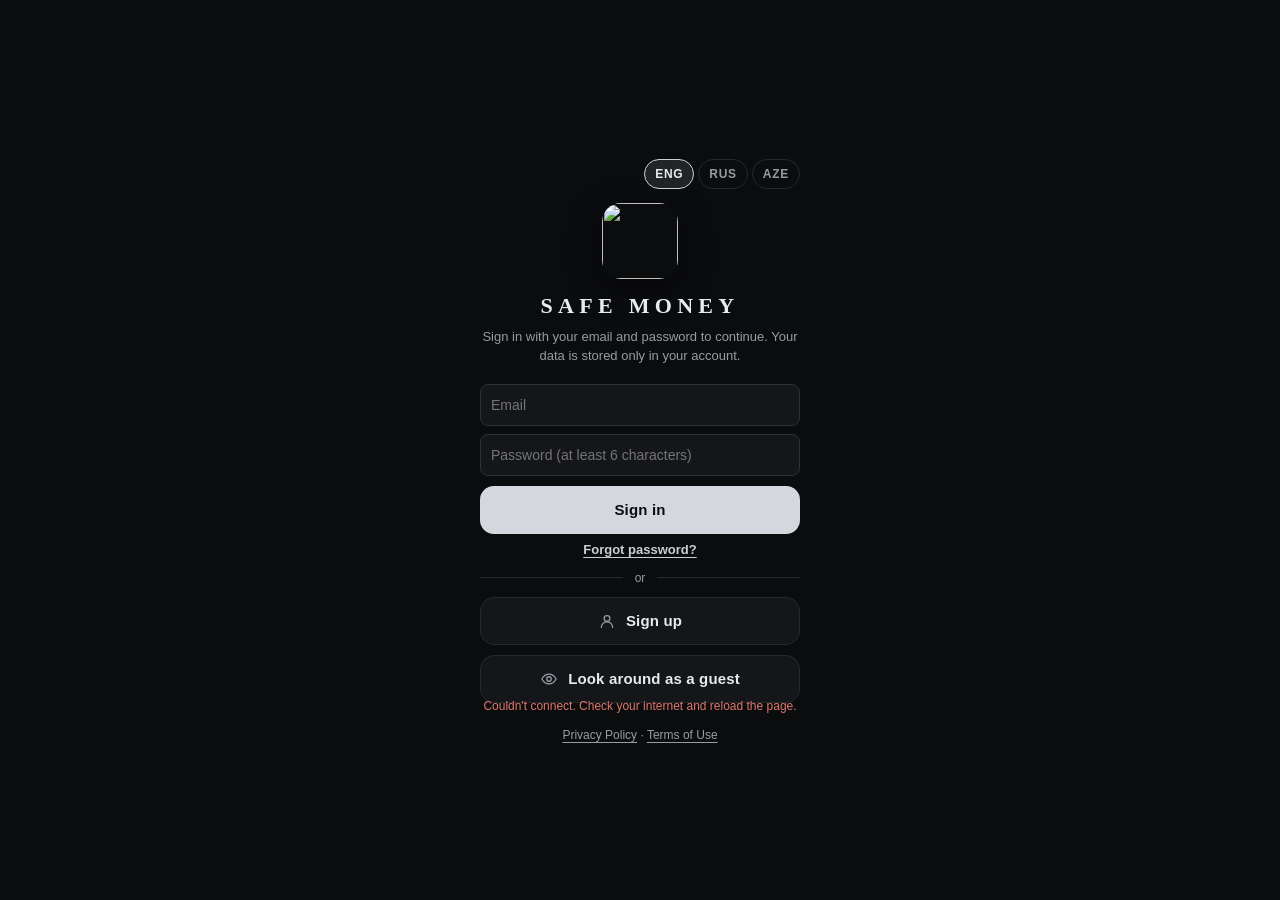
==== commit 79edf793: "v3.46: mağaza düymələri götürüldü, avtomatik yeniləmə, Drive Ətraflı (KananTest-dən) Co-Authored-By:" ====
--- a/index.html
+++ b/index.html
@@ -75,10 +75,6 @@
       <button class="gd gd-ikinci" onclick="qeydiyyatModalAc()"><i data-ikon="istifadeci" data-olcu="18"></i><span data-i18n="giris.hesabYaratIlkDefedirse">Qeydiyyatdan keç</span></button>
       <button type="button" class="gd gd-ikinci qonaq-btn" onclick="qonaqKimiDaxilOl()"><i data-ikon="goz" data-olcu="18"></i><span data-i18n="giris.qonaq">Qonaq kimi bax</span></button>
       <button type="button" class="gd gd-ikinci ana-ekran-btn" id="anaEkranBtn" onclick="anaEkranaElaveEt()" style="display:none;"><i data-ikon="elaveKvadrat" data-olcu="18"></i><span data-i18n="qurasdir.anaEkranBtn">Ana ekrana əlavə et</span></button>
-      <div class="magaza-sira">
-        <button type="button" class="gd gd-ikinci magaza-btn" onclick="magazaTezlikle('App Store')"><i data-ikon="telefon" data-olcu="18"></i><span class="mg-metn"><small data-i18n="magaza.tezlikle">Tezliklə</small><b>App Store</b></span></button>
-        <button type="button" class="gd gd-ikinci magaza-btn" onclick="magazaTezlikle('Google Play')"><i data-ikon="telefon" data-olcu="18"></i><span class="mg-metn"><small data-i18n="magaza.tezlikle">Tezliklə</small><b>Google Play</b></span></button>
-      </div>
     </div>
     <div class="error-text" id="googleGirisXeta"></div>
     <p class="huquqi-linkler"><a data-huquqi="privacy.html" data-i18n="ayarlar.mexfilik" href="#">Məxfilik siyasəti</a> · <a data-huquqi="terms.html" data-i18n="ayarlar.sertler" href="#">İstifadə şərtləri</a></p>
@@ -362,8 +358,6 @@
     <button class="ayarlar-kutu ayarlar-setir-ic" id="dilAyarBtn" style="justify-content:flex-start; margin-bottom:8px;" onclick="dilPaneliniAc()"><span class="ayarlar-ikon"><i data-ikon="dil"></i></span><span class="ayarlar-metin" data-i18n="ayarlar.dil">Dil</span></button>
     <button class="ayarlar-kutu ayarlar-setir-ic" style="justify-content:flex-start; margin-bottom:8px;" onclick="ayarlarSonEmeliyyatlarAc()"><span class="ayarlar-ikon"><i data-ikon="tarixce"></i></span><span class="ayarlar-metin" data-i18n="ayarlar.sonEmeliyyatlar">Son əməliyyatlar</span></button>
 
-    <!-- Sıra: Yenilə → İşıqlı rejim → Tətbiq kilidi → Google Drive → Hesab (ən altda) -->
-    <button class="ayarlar-kutu ayarlar-setir-ic" style="justify-content:flex-start; margin-bottom:8px;" onclick="tetbiqiYenile()"><span class="ayarlar-ikon"><i data-ikon="yenile"></i></span><span class="ayarlar-metin" data-i18n="ayarlar.yenile">Tətbiqi yenilə</span></button>
 
     <!-- İşıqlı rejim, tətbiq kilidi və Google Drive — ayrıca, həmişə görünən sətirlər ("Sistem" qrupu ləğv edildi) -->
     <div class="ayarlar-kutu ayarlar-setir-ic" style="margin-bottom:8px;">
--- a/css/components.css
+++ b/css/components.css
@@ -441,11 +441,6 @@
 .gd-ayrac { display: flex; align-items: center; gap: 12px; color: var(--muted); font-size: 12px; margin: 2px 0; }
 .gd-ayrac::before, .gd-ayrac::after { content: ''; flex: 1; height: 1px; background: var(--line); }
 .giris-duymeler .qonaq-btn { width: 100%; margin: 0; color: var(--ink); font-weight: 600; }
-.magaza-sira { display: grid; grid-template-columns: 1fr 1fr; gap: 10px; }
-.magaza-btn { gap: 8px; padding: 0 10px; }
-.magaza-btn .mg-metn { display: flex; flex-direction: column; line-height: 1.15; text-align: left; }
-.magaza-btn .mg-metn small { font-size: 10px; font-weight: 500; color: var(--muted); text-transform: uppercase; letter-spacing: .06em; }
-.magaza-btn .mg-metn b { font-size: 14px; font-weight: 600; }
 .qr-xeberdarliq { font-size: 12.5px; line-height: 1.45; color: var(--ink); background: color-mix(in srgb, #c9a24a 12%, var(--panel)); border: 1px solid color-mix(in srgb, #c9a24a 40%, var(--line)); border-radius: 12px; padding: 10px 12px; margin: 0 0 10px; text-align: left; }
 .qr-acar { width: 26px; height: 15px; border-radius: 999px; background: #34c759; position: relative; vertical-align: -2px; }
 .qr-acar::after { content: ''; position: absolute; right: 2px; top: 2px; width: 11px; height: 11px; border-radius: 50%; background: #fff; }
@@ -497,3 +492,14 @@
 .razilasma-setir { display: flex; align-items: flex-start; gap: 10px; margin: 14px 0 4px; text-align: left; font-size: 13px; line-height: 1.45; color: var(--ink); cursor: pointer; }
 .razilasma-setir input { flex: none; width: 20px; height: 20px; margin: 0; accent-color: var(--brand-ink); cursor: pointer; }
 .razilasma-setir a { color: var(--brand-ink); text-decoration: underline; text-underline-offset: 3px; }
+
+/* Yeni versiya bildirişi */
+.yenilik-cubuq { position: fixed; left: 50%; transform: translateX(-50%); top: calc(12px + env(safe-area-inset-top, 0px)); z-index: 100000; width: max-content; max-width: calc(100% - 32px); display: flex; align-items: center; gap: 12px; padding: 8px 8px 8px 16px; border-radius: 12px; background: var(--panel-alt); color: var(--ink); border: 1px solid var(--line); box-shadow: 0 8px 24px var(--shadow); font-size: 13px; font-weight: 600; }
+.yenilik-cubuq button { flex: none; min-height: 34px; padding: 0 14px; border-radius: 9px; border: none; background: var(--brand); color: var(--on-brand); font: inherit; font-weight: 700; cursor: pointer; }
+/* Google Drive: əsas düymələr görünür, qalanı "Ətraflı" altında */
+.drive-etrafli { flex-basis: 100%; margin-top: 2px; }
+.drive-etrafli > summary { list-style: none; cursor: pointer; display: flex; align-items: center; justify-content: center; gap: 6px; padding: 8px 0 2px; font-size: 12px; font-weight: 600; color: var(--muted); }
+.drive-etrafli > summary::-webkit-details-marker { display: none; }
+.drive-etrafli > summary .ic { transition: transform .15s; }
+.drive-etrafli[open] > summary .ic { transform: rotate(180deg); }
+.drive-etrafli-ic { display: flex; flex-wrap: wrap; gap: 6px; margin-top: 8px; }
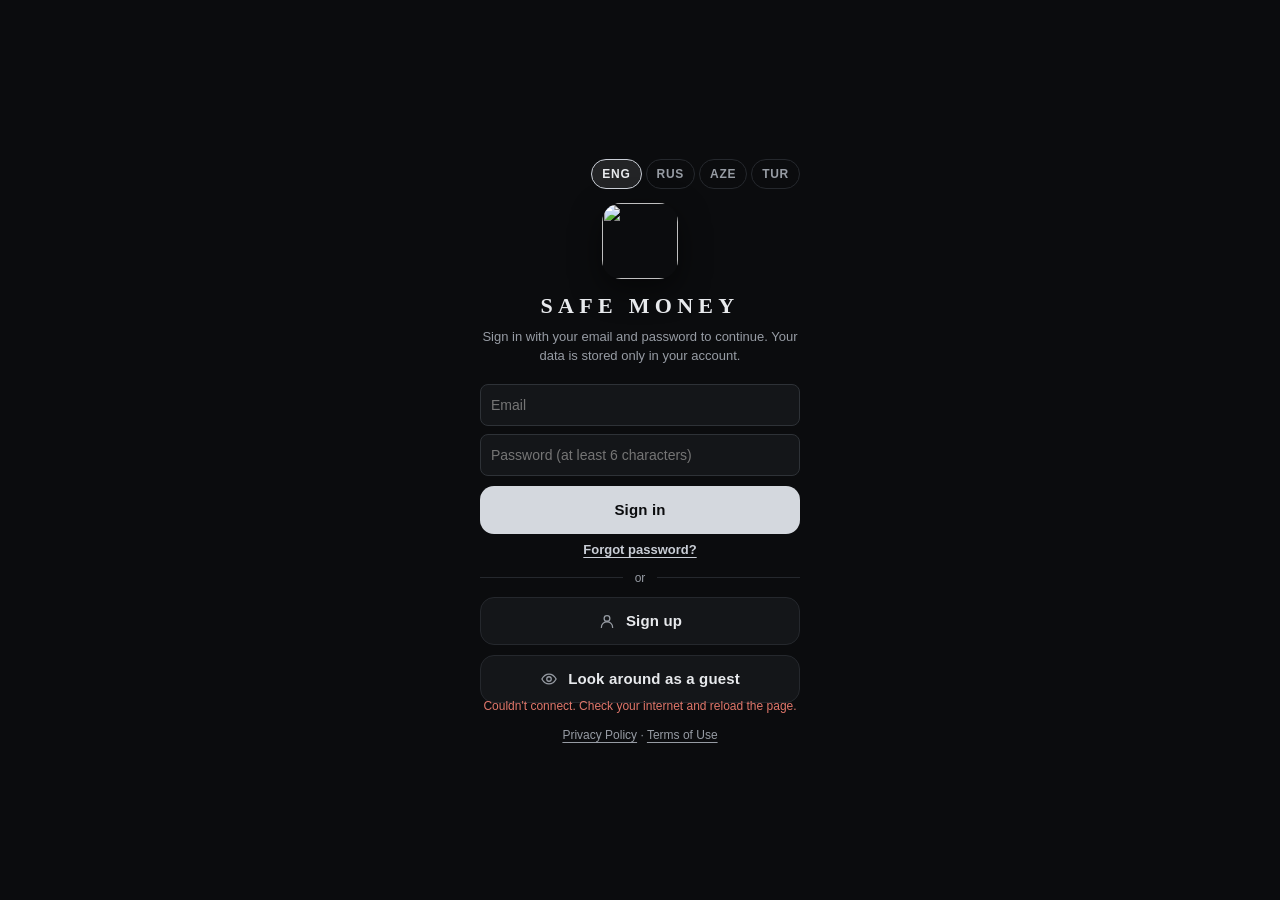
==== commit 4944d996: "v3.47: ilk giriş sihirbazı, valyuta seçimi, Türk dili, parçalı bulud saxlaması (KananTest-dən) Co-Au" ====
--- a/index.html
+++ b/index.html
@@ -289,6 +289,23 @@
 </div>
 
 <!-- Generic confirm modal -->
+<!-- İlk giriş sihirbazı (js/kurulum.js): valyuta → əsas hesab → kateqoriyalar → gündəlik limit -->
+<div class="lock-screen kurulum-ekrani" id="kurulumEkrani">
+  <div class="lock-box kurulum-box">
+    <div class="kurulum-bas">
+      <span class="kurulum-say" id="kurulumSay"></span>
+      <button type="button" class="link-btn kurulum-kec" onclick="kurulumKec()" data-i18n="kurulum.kec">Keç</button>
+    </div>
+    <div class="kurulum-noqteler" id="kurulumNoqteler"></div>
+    <div id="kurulumAddim"></div>
+    <div class="error-text" id="kurulumXeta"></div>
+    <div class="kurulum-duymeler">
+      <button type="button" class="btn btn-ghost" id="kurulumGeriBtn" onclick="kurulumGeri()" data-i18n="kurulum.geri">Geri</button>
+      <button type="button" class="btn btn-primary" id="kurulumIreliBtn" onclick="kurulumIreli()">Növbəti</button>
+    </div>
+  </div>
+</div>
+
 <!-- Hesabın silinməsi (App Store tələbi): şifrə ilə təsdiq, buluddakı sənəd + Firebase istifadəçisi silinir -->
 <div id="hesabSilModal" class="modal">
   <div class="modal-content">
@@ -356,6 +373,12 @@
       <button class="ayarlar-kutu ayarlar-setir-ic" style="justify-content:flex-start; flex:1; min-width:0;" onclick="hesabIdareAc()"><span class="ayarlar-ikon"><i data-ikon="hesablar"></i></span><span class="ayarlar-metin" data-i18n="hesablar.basliq">Hesablar</span></button>
     </div>
     <button class="ayarlar-kutu ayarlar-setir-ic" id="dilAyarBtn" style="justify-content:flex-start; margin-bottom:8px;" onclick="dilPaneliniAc()"><span class="ayarlar-ikon"><i data-ikon="dil"></i></span><span class="ayarlar-metin" data-i18n="ayarlar.dil">Dil</span></button>
+    <div class="ayarlar-kutu" style="margin-bottom:8px;">
+      <div class="ayarlar-setir-ic">
+        <span style="display:flex; align-items:center; gap:10px;"><span class="ayarlar-ikon"><i data-ikon="nagd"></i></span><span class="ayarlar-metin" data-i18n="valyuta.basliq">Valyuta</span></span>
+        <select id="valyutaSecim" class="valyuta-secim" onchange="valyutaDeyis(this.value)" aria-label="Valyuta" data-i18n-aria="valyuta.basliq"><option>AZN</option><option>RUB</option><option>USD</option><option>TRY</option></select>
+      </div>
+    </div>
     <button class="ayarlar-kutu ayarlar-setir-ic" style="justify-content:flex-start; margin-bottom:8px;" onclick="ayarlarSonEmeliyyatlarAc()"><span class="ayarlar-ikon"><i data-ikon="tarixce"></i></span><span class="ayarlar-metin" data-i18n="ayarlar.sonEmeliyyatlar">Son əməliyyatlar</span></button>
 
 
@@ -687,5 +710,6 @@
 <script src="js/hesablar.js"></script>
 <script src="js/app.js"></script>
 <script src="js/tur.js"></script>
+<script src="js/kurulum.js"></script>
 </body>
 </html>
--- a/css/components.css
+++ b/css/components.css
@@ -503,3 +503,33 @@
 .drive-etrafli > summary .ic { transition: transform .15s; }
 .drive-etrafli[open] > summary .ic { transform: rotate(180deg); }
 .drive-etrafli-ic { display: flex; flex-wrap: wrap; gap: 6px; margin-top: 8px; }
+
+/* Parametrlər: valyuta seçimi */
+.valyuta-secim { flex: none; font: inherit; font-size: 14px; font-weight: 600; color: var(--ink); background: var(--panel); border: 1px solid var(--input-border); border-radius: 8px; padding: 7px 10px; }
+
+/* İlk giriş sihirbazı */
+.kurulum-ekrani { z-index: 190; align-items: flex-start; overflow-y: auto; }
+.kurulum-box { max-width: 380px; margin: calc(12px + env(safe-area-inset-top, 0px)) auto 24px; text-align: left; }
+.kurulum-box h2 { margin: 18px 0 6px; font-size: 20px; }
+.kurulum-box .hint { margin-bottom: 16px; }
+.kurulum-box input { width: 100%; box-sizing: border-box; }
+.kurulum-bas { display: flex; align-items: center; justify-content: space-between; }
+.kurulum-say { font-size: 12px; font-weight: 600; color: var(--muted); letter-spacing: .04em; }
+.kurulum-kec { padding: 4px 0; font-size: 13px; }
+.kurulum-noqteler { display: flex; gap: 6px; margin-top: 8px; }
+.kurulum-noqteler span { flex: 1; height: 4px; border-radius: 4px; background: var(--line); }
+.kurulum-noqteler span.aktiv { background: var(--brand-ink); }
+.kurulum-secimler { display: grid; gap: 8px; }
+.kurulum-secim { display: flex; align-items: center; gap: 14px; width: 100%; padding: 12px 14px; border-radius: var(--radius-md); border: 1px solid var(--line); background: var(--panel); color: var(--ink); font-family: inherit; text-align: left; cursor: pointer; }
+.kurulum-secim.aktiv { border-color: var(--brand-ink); background: var(--panel-alt); box-shadow: inset 0 0 0 1px var(--brand-ink); }
+.kurulum-secim .ks-isare { width: 36px; height: 36px; flex: none; border-radius: 10px; display: flex; align-items: center; justify-content: center; font-size: 18px; font-weight: 700; background: var(--panel-alt); border: 1px solid var(--line); }
+.kurulum-secim .ks-metn { display: flex; flex-direction: column; gap: 1px; }
+.kurulum-secim .ks-metn b { font-size: 15px; }
+.kurulum-secim .ks-metn small { font-size: 12px; color: var(--muted); }
+.kurulum-kat-qrup { background: var(--panel); border: 1px solid var(--line); border-radius: var(--radius-md); padding: 4px 14px; margin-bottom: 10px; }
+.kurulum-alt { font-size: 11px; font-weight: 700; color: var(--muted); text-transform: uppercase; letter-spacing: .06em; padding: 10px 0 2px; }
+.kurulum-yeni { display: flex; gap: 8px; align-items: flex-start; }
+.kurulum-yeni input { flex: 1; min-width: 0; }
+.kurulum-yeni .btn { flex: none; display: flex; align-items: center; gap: 6px; min-height: 42px; }
+.kurulum-duymeler { display: flex; gap: 10px; margin-top: 18px; }
+.kurulum-duymeler .btn { flex: 1; min-height: 46px; }
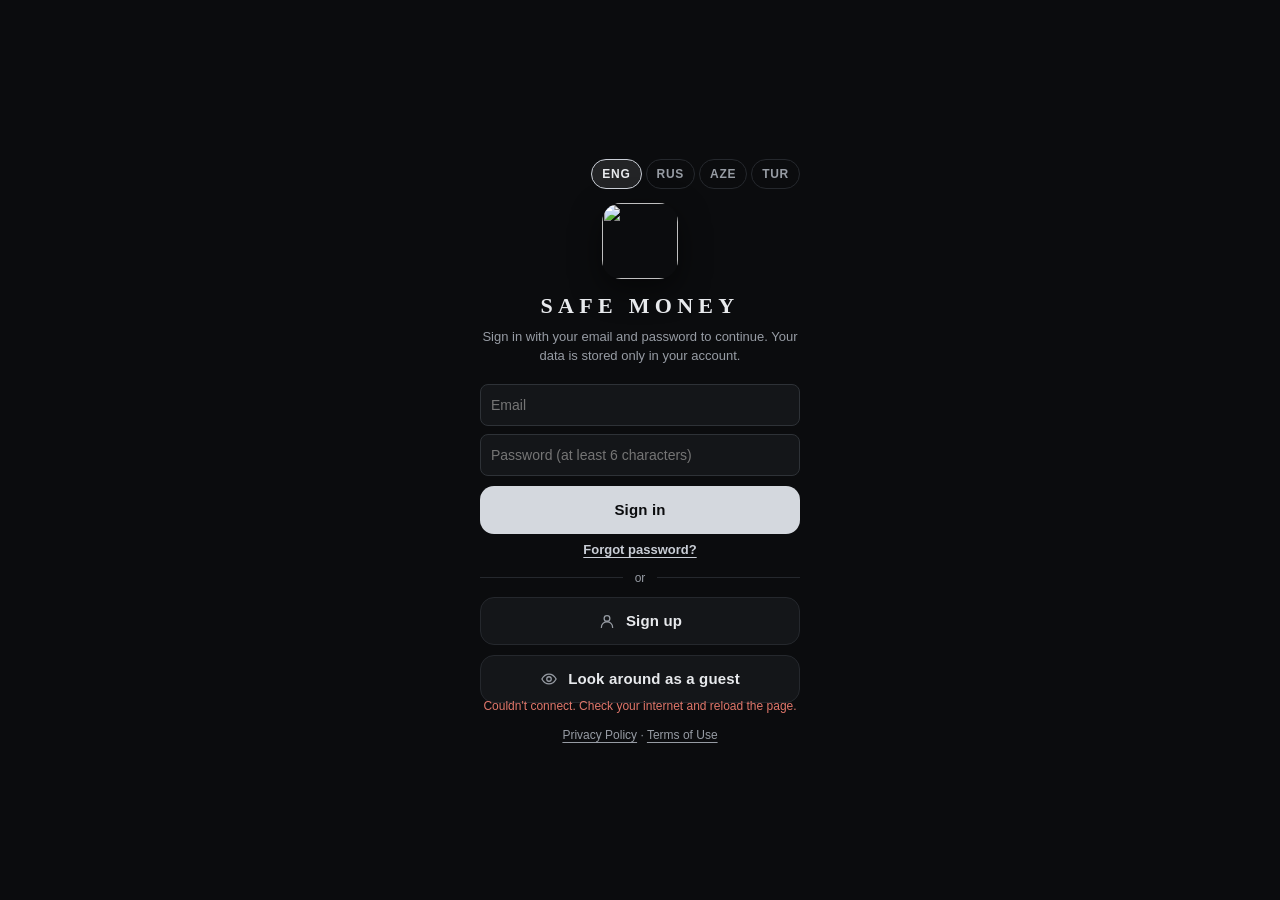
==== commit 8670f480: "v3.49: Aktivlər qrafiki, qırmızı/mənfi ümumi borc, kredit xətti ay-ay, xərc hesabı seçimi - Maliyyə:" ====
--- a/index.html
+++ b/index.html
@@ -170,6 +170,17 @@
       </div>
     </div>
 
+    <!-- 1b. Aktivlər: müsbət balanslı hər hesab -->
+    <div class="pie-card" id="dashKartAktiv">
+      <div data-i18n="dash.aktivler" class="pie-title">Aktivlər</div>
+      <div class="pie-card-row">
+        <div class="pie-canvas-wrap"><canvas id="dashAktivCanvas"></canvas>
+          <div class="pie-center-label"><span class="n" id="dashAktivMerkez">—</span><span data-i18n="dash.cem" class="l">cəmi</span></div>
+        </div>
+        <div class="pie-legend" id="dashAktivLegend"></div>
+      </div>
+    </div>
+
     <!-- 2. Ümumi borc: mənfidə olan hər hesab -->
     <div class="pie-card" id="dashKart2">
       <div data-i18n="dash.umumiBorc" class="pie-title">Ümumi borc</div>
@@ -213,7 +224,7 @@
   <div class="modal-content">
     <h2 data-i18n="mebleg.tutariDaxilEt" id="amountModalTitle">Məbləği daxil et</h2>
     <p data-i18n="mebleg.buXercUcunMeblegi" class="hint">Bu xərcin məbləğini AZN ilə yaz.</p>
-    <input type="number" step="0.01" min="0" id="amountInput" placeholder="0.00" style="margin-bottom:10px;">
+    <input type="text" inputmode="decimal" autocomplete="off" id="amountInput" placeholder="0.00" style="margin-bottom:10px;">
     <div id="amountReasonWrap" style="display:none;">
       <label data-i18n="mebleg.sebeb" style="font-size:12px; color:var(--muted); font-weight:600; display:block; margin-bottom:4px;">Qeyd</label>
       <input type="text" id="amountReasonInput" placeholder="Məs.: taksi, hədiyyə, təmir..." data-i18n-placeholder="mebleg.mesTaksiHediyyeTemirPlaceholder">
@@ -260,14 +271,18 @@
 <div id="islemFormModal" class="modal">
   <div class="modal-content">
     <h2 data-i18n="islemForm.xerciDuzelt" id="islemFormBaslik">Xərci dəyiş</h2>
-    <p data-i18n="islemForm.kateqoriyaMeblegSebebVe" class="hint">Kateqoriyanı, məbləği, qeydi və tarixi dəyiş.</p>
+    <p data-i18n="islemForm.kateqoriyaMeblegSebebVe" class="hint">Kateqoriyanı, məbləği, hesabı, qeydi və tarixi dəyiş.</p>
     <div style="margin-bottom:10px;">
       <label data-i18n="islemForm.kateqoriya" style="font-size:12px; color:var(--muted); font-weight:600; display:block; margin-bottom:4px;">Kateqoriya</label>
       <select id="islemFormKategori" style="width:100%; padding:9px 10px; border:1px solid var(--input-border); border-radius:8px; font-size:14px; background:var(--panel); color:var(--ink);"></select>
     </div>
     <div style="margin-bottom:10px;">
       <label data-i18n="transfer.meblegLbl" style="font-size:12px; color:var(--muted); font-weight:600; display:block; margin-bottom:4px;">Məbləğ (AZN)</label>
-      <input type="number" step="0.01" min="0" id="islemFormTutar" placeholder="0.00">
+      <input type="text" inputmode="decimal" autocomplete="off" id="islemFormTutar" placeholder="0.00">
+    </div>
+    <div style="margin-bottom:10px;" id="islemFormHesabWrap">
+      <label data-i18n="islemForm.hesab" for="islemFormHesab" style="font-size:12px; color:var(--muted); font-weight:600; display:block; margin-bottom:4px;">Hesab</label>
+      <select id="islemFormHesab" style="width:100%; padding:9px 10px; border:1px solid var(--input-border); border-radius:8px; font-size:14px; background:var(--panel); color:var(--ink);"></select>
     </div>
     <div style="margin-bottom:10px;">
       <label data-i18n="islemForm.sebebIsteyeBagli" style="font-size:12px; color:var(--muted); font-weight:600; display:block; margin-bottom:4px;">Qeyd (istəyə bağlı)</label>
@@ -361,7 +376,7 @@
       <div class="ayarlar-setir-ic" style="gap:8px;">
         <span class="ayarlar-metin" style="min-width:0; line-height:1.25;" data-i18n="ayarlar.gunlukLimit">Gündəlik xərc limiti</span>
         <div style="display:flex; gap:6px; align-items:center; flex:none;">
-          <input type="number" step="0.01" min="0" id="gunlukLimitInput" placeholder="20" style="width:64px; padding:8px; border:1px solid var(--input-border); border-radius:8px; font-size:14px; background:var(--panel); color:var(--ink);">
+          <input type="text" inputmode="decimal" autocomplete="off" id="gunlukLimitInput" placeholder="20" style="width:64px; padding:8px; border:1px solid var(--input-border); border-radius:8px; font-size:14px; background:var(--panel); color:var(--ink);">
           <button class="btn btn-primary" onclick="gunlukLimitYadSaxla()" style="white-space:nowrap; padding:8px 12px; font-size:13px;" data-i18n="umumi.yaddaSaxla">Yadda saxla</button>
         </div>
       </div>
@@ -400,7 +415,6 @@
       <div class="drive-box" id="driveBox">
         <div data-i18n="ayarlar.googleDriveABagli" class="drive-status" id="driveStatus">Google Drive-a qoşulmayıb</div>
         <div data-i18n="ayarlar.baglansanGonderVeCek" class="drive-sub" id="driveSub">Qoşulduqdan sonra ehtiyat nüsxələr Google Drive-da saxlanılacaq.</div>
-        <div class="drive-sub" id="driveDebug" style="display:none;"></div>
         <div class="drive-btns" id="driveBtns">
           <button data-i18n="ayarlar.baglan" onclick="driveBaglan()">Qoşul</button>
         </div>
@@ -615,7 +629,7 @@
           <div><label class="filtr-lbl" for="hfSay" data-i18n="krediBorc.taksitSayisi">Taksit sayı</label><input type="number" step="1" min="1" id="hfSay" class="filtr-inp" oninput="hesabFormXettHesabla()" placeholder="Məs.: 8" data-i18n-placeholder="krediBorc.mes8Placeholder"></div>
           <div><label class="filtr-lbl" for="hfOdenmis" data-i18n="hesab.odenmis">Ödənilmiş taksit</label><input type="number" step="1" min="0" id="hfOdenmis" class="filtr-inp" oninput="hesabFormXettHesabla()" placeholder="0"></div>
         </div>
-        <label class="filtr-lbl" for="hfAylik" data-i18n="krediBorc.ayliqTaksitAzn">Aylıq taksit (AZN)</label><input type="number" step="0.01" min="0" id="hfAylik" class="filtr-inp" oninput="hesabFormXettHesabla()" placeholder="Məs.: 550" data-i18n-placeholder="krediBorc.mes550Placeholder">
+        <label class="filtr-lbl" for="hfAylik" data-i18n="krediBorc.ayliqTaksitAzn">Aylıq taksit (AZN)</label><input type="text" inputmode="decimal" autocomplete="off" id="hfAylik" class="filtr-inp" oninput="hesabFormXettHesabla()" placeholder="Məs.: 550" data-i18n-placeholder="krediBorc.mes550Placeholder">
         <div class="hf-netice" id="hfXettNetice"></div>
       </div>
     </div>
@@ -662,7 +676,7 @@
     </div>
     <div style="margin-bottom:12px;">
       <label class="filtr-lbl" for="medaxilMebleg" data-i18n="transfer.meblegLbl">Məbləğ (AZN)</label>
-      <input type="number" step="0.01" min="0" id="medaxilMebleg" placeholder="Məs.: 600" data-i18n-placeholder="medaxil.meblegPlaceholder" inputmode="decimal">
+      <input type="text" inputmode="decimal" autocomplete="off" id="medaxilMebleg" placeholder="Məs.: 600" data-i18n-placeholder="medaxil.meblegPlaceholder">
     </div>
     <div style="margin-bottom:6px;">
       <label class="filtr-lbl" for="medaxilAciqlama" data-i18n="medaxil.aciqlama">Açıqlama (istəyə bağlı)</label>
@@ -690,7 +704,7 @@
     </div>
     <div style="margin-bottom:6px;">
       <label style="font-size:12px; color:var(--muted); font-weight:600; display:block; margin-bottom:4px;" data-i18n="transfer.meblegLbl">Məbləğ (AZN)</label>
-      <input type="number" step="0.01" min="0" id="transferMebleg" placeholder="Məs.: 100" data-i18n-placeholder="transfer.meblegPlaceholder">
+      <input type="text" inputmode="decimal" autocomplete="off" id="transferMebleg" placeholder="Məs.: 100" data-i18n-placeholder="transfer.meblegPlaceholder">
     </div>
     <div class="error-text" id="transferError"></div>
     <div class="modal-footer">
--- a/css/main.css
+++ b/css/main.css
@@ -305,3 +305,10 @@
 .brand-logo-lg { width: 76px; height: 76px; border-radius: 19px; margin: 0 auto 16px; box-shadow: 0 10px 30px var(--shadow); }
 .brand-wordmark { font-family: "SM Brand", Georgia, "Times New Roman", serif !important; font-size: 17px !important; font-weight: 600 !important; letter-spacing: 0.2em !important; text-transform: uppercase; color: var(--ink); margin: 0; line-height: 1; }
 .brand-wordmark-lg { font-size: 22px !important; letter-spacing: 0.24em !important; margin-bottom: 10px !important; }
+
+/* Xərclər ekranı: xərc hesabı seçimi */
+.xerc-hesab-setir { display: flex; align-items: center; justify-content: space-between; gap: 10px; margin: 0 0 10px; padding: 8px 10px 8px 14px; border: 1px solid var(--line); border-radius: 14px; background: var(--panel); }
+.xerc-hesab-setir.deyisib { border-color: var(--brand-ink); }
+.xh-lbl { font-size: 12px; font-weight: 600; color: var(--muted); white-space: nowrap; }
+.xh-secim { flex: 1; min-width: 0; max-width: 62%; padding: 7px 10px; border: 1px solid var(--input-border); border-radius: 10px; font: inherit; font-size: 13.5px; font-weight: 600; background: var(--panel-alt, var(--panel)); color: var(--ink); text-align: right; }
+.xh-ipucu { margin: -4px 2px 10px; font-size: 11.5px; color: var(--muted); line-height: 1.35; }
--- a/css/components.css
+++ b/css/components.css
@@ -382,6 +382,9 @@
 
 /* Maliyyə səhifəsi */
 .pie-center-label .n.menfi { color: var(--danger); }
+.pie-center-label .n.musbet { color: var(--success-ink); }
+.pie-legend-row .amt.menfi, .pie-alt-setir b.menfi { color: var(--danger); }
+.pie-legend-row .amt.musbet { color: var(--success-ink); }
 .pie-alt:empty { display: none; }
 .pie-alt { margin-top: 10px; padding-top: 8px; border-top: 1px solid var(--line); display: flex; flex-direction: column; gap: 4px; }
 .pie-alt-setir { display: flex; justify-content: space-between; gap: 10px; font-size: 12px; color: var(--muted); }
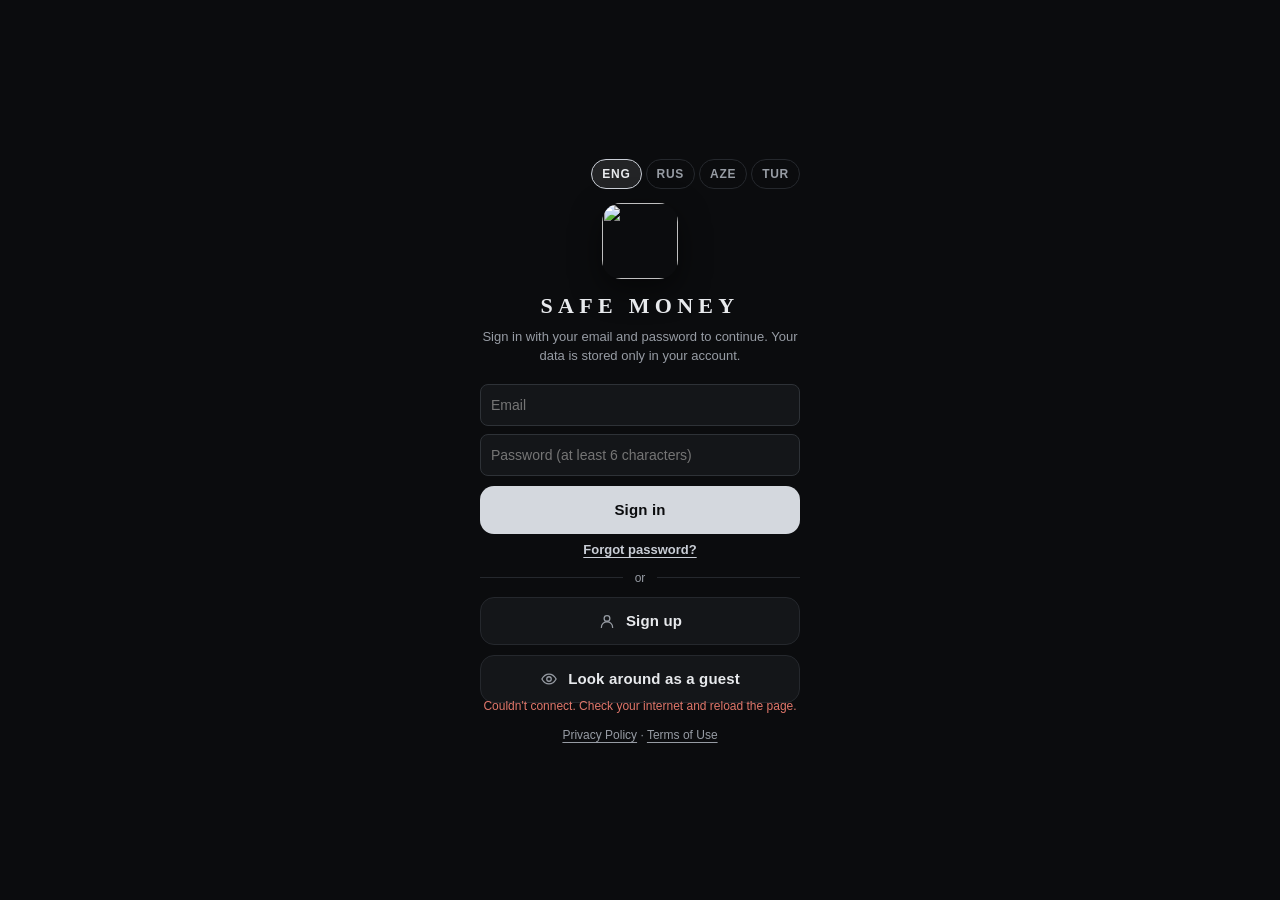
==== commit 4173b543: "v3.51: ⭐ yalnız nağd/debet/kredit kartı; balans sahəsi vergül + ± düyməsi; ölü kod təmizliyi - ⭐ əsa" ====
--- a/index.html
+++ b/index.html
@@ -621,7 +621,7 @@
       <div id="hfBankSatir" class="hf-satir"><label class="filtr-lbl" for="hfBank" data-i18n="hesab.bank">Bankın adı</label><input type="text" id="hfBank" class="filtr-inp" maxlength="40" placeholder="Məs.: Kapital Bank" data-i18n-placeholder="hesab.bankPlaceholder"></div>
       <div id="hfKartSatir" class="hf-satir"><label class="filtr-lbl" for="hfKart" data-i18n="hesab.kart">Kartın son 4 rəqəmi</label><input type="text" id="hfKart" class="filtr-inp" inputmode="numeric" maxlength="4" placeholder="0000"></div>
       <div id="hfLimitSatir" class="hf-satir"><label class="filtr-lbl" for="hfLimit" data-i18n="kreditKart.kreditLimitiAzn">Kredit limiti (AZN)</label><input type="text" inputmode="decimal" autocomplete="off" id="hfLimit" class="filtr-inp" oninput="hesabFormKartHesabla()" placeholder="Məs.: 2000" data-i18n-placeholder="kreditKart.mes2000Placeholder"></div>
-      <div id="hfBalansSatir" class="hf-satir"><label class="filtr-lbl" for="hfBalans" id="hfBalansLbl" data-i18n="hesab.balans">Balans (AZN)</label><input type="number" step="0.01" id="hfBalans" class="filtr-inp" placeholder="0.00"></div>
+      <div id="hfBalansSatir" class="hf-satir"><label class="filtr-lbl" for="hfBalans" id="hfBalansLbl" data-i18n="hesab.balans">Balans (AZN)</label><div class="hf-isare-wrap"><button type="button" class="hf-isare-btn" onclick="hesabFormIsareDeyis()" aria-label="+/−" data-i18n-aria="hesab.isareDeyis">±</button><input type="text" inputmode="decimal" autocomplete="off" id="hfBalans" class="filtr-inp" placeholder="0.00"></div></div>
       <div id="hfMuvcudSatir" class="hf-satir"><label class="filtr-lbl" for="hfMuvcud" data-i18n="hesab.kartMovcud">Kartda mövcud vəsait (AZN)</label><input type="text" inputmode="decimal" autocomplete="off" id="hfMuvcud" class="filtr-inp" placeholder="0.00" oninput="hesabFormKartHesabla()"><div class="hf-borc" id="hfKartBorc" aria-live="polite"></div><small class="hf-ipucu" data-i18n="hesab.kartIpucu">Limiti və kartda mövcud olan məbləği yaz — borc avtomatik hesablanır.</small></div>
       <div id="hfXettBlok" class="hf-satir">
         <label class="filtr-lbl" for="hfBaslangic" data-i18n="krediBorc.baslangicTarixi">Başlanğıc tarixi</label><input type="date" id="hfBaslangic" class="filtr-inp" oninput="hesabFormXettHesabla()">
--- a/css/main.css
+++ b/css/main.css
@@ -110,12 +110,6 @@
 .top h1 {
   font-size: 19px; font-weight: 600; letter-spacing: 0.01em; margin: 0; color: var(--ink);
 }
-.gear-btn {
-  background: var(--panel); border: 1px solid var(--line); color: var(--brand-ink);
-  padding: 7px 12px; border-radius: 999px; font-size: 13px; font-weight: 600;
-  cursor: pointer; display: flex; align-items: center; gap: 5px;
-}
-.gear-btn:hover { border-color: var(--brand-soft); }
 
 /* ==== Alt naviqasiya paneli (bottom tab bar) ==== */
 .bottom-nav {
@@ -140,27 +134,6 @@
 .nav-item.active .nav-icon svg { stroke-width: 2; }
 .nav-item.active .nav-icon { transform: translateY(-1px); }
 
-.menu-balance-card {
-  background: var(--accent-soft); border: 1px solid var(--accent-line); border-radius: var(--radius-lg);
-  padding: 16px 18px; margin: 0 0 16px;
-}
-.menu-balance-card .k { font-size: 12px; color: var(--accent-ink); font-weight: 600; }
-.menu-balance-card .v { font-size: 26px; font-weight: 700; color: var(--accent-ink-dark); margin-top: 3px; }
-.menu-balance-card .v.low { color: var(--danger); }
-.menu-balance-card .v2 { font-size: 12.5px; font-weight: 600; color: var(--accent-ink); margin-top: 10px; padding-top: 10px; border-top: 1px solid var(--accent-line); }
-.menu-balance-card .v2 b { color: var(--accent-ink-dark); font-weight: 700; }
-
-.tabs {
-  display: flex; background: var(--panel); border: 1px solid var(--line);
-  border-radius: 999px; padding: 4px; margin-bottom: 16px;
-}
-.tab-btn {
-  flex: 1; padding: 8px 0; border-radius: 999px; border: none; background: transparent;
-  cursor: pointer; font-size: 13px; font-weight: 600; color: var(--muted);
-  transition: background .15s, color .15s;
-}
-.tab-btn.active { background: var(--brand); color: var(--on-brand); }
-
 .summary-card {
   background: var(--hero-bg); border: 1px solid var(--hero-line); color: var(--hero-ink); border-radius: var(--radius-lg);
   padding: 20px 20px 18px; margin-bottom: 14px; position: relative; overflow: hidden;
@@ -168,27 +141,6 @@
 .summary-label { font-size: 12px; color: var(--on-brand-1); font-weight: 500; letter-spacing: 0.04em; text-transform: uppercase; }
 .summary-amount { font-size: 34px; font-weight: 600; margin-top: 4px; letter-spacing: -0.02em; font-variant-numeric: tabular-nums; }
 .summary-sub { font-size: 12px; color: var(--on-brand-2); margin-top: 6px; }
-
-.balance-card {
-  background: var(--accent-soft); border: 1px solid var(--accent-line); border-radius: var(--radius-lg);
-  padding: 16px 18px; margin-bottom: 12px; display: flex; justify-content: space-between; align-items: center;
-  gap: 10px;
-}
-.balance-card .info { min-width: 0; }
-.balance-card .k { font-size: 12px; color: var(--accent-ink); font-weight: 600; }
-.balance-card .v { font-size: 24px; font-weight: 700; color: var(--accent-ink-dark); margin-top: 2px; }
-.balance-card .v.low { color: var(--danger); }
-.balance-card .edit-btn {
-  background: var(--panel); border: 1px solid var(--accent-line); color: var(--accent-ink); font-weight: 600; font-size: 12px;
-  padding: 7px 12px; border-radius: 999px; cursor: pointer; white-space: nowrap;
-}
-.balance-card .edit-btn:hover { background: var(--accent-soft); }
-.balance-bar-container {
-  width: 100%; height: 7px; background: var(--accent-track); border-radius: 999px; overflow: hidden; margin-top: 10px;
-}
-.balance-bar-fill { height: 100%; background: var(--accent-ink); }
-.balance-card.stacked { flex-direction: column; align-items: stretch; }
-.balance-card.stacked .top-row { display: flex; justify-content: space-between; align-items: center; }
 
 .daily-limit-card {
   background: var(--panel); border: 1px solid var(--line); border-radius: var(--radius-lg);
@@ -297,7 +249,6 @@
 .list-item button.sil:hover { color: var(--danger); }
 .empty-note { color: var(--muted); text-align: center; font-size: 13.5px; padding: 18px 0; margin: 0; }
 
-
 /* ==== Brend: SM monoqram loqo + "SAFE MONEY" yazısı (v3.13) ====
    Şrift: Cormorant Garamond (SIL Open Font License, fonts/OFL.txt) — yalnız lazım olan hərflər, ~kiçik fayl. */
 @font-face { font-family: "SM Brand"; src: url("../fonts/brand.woff") format("woff"); font-weight: 600; font-display: swap; }
--- a/css/components.css
+++ b/css/components.css
@@ -4,52 +4,10 @@
 #confirmModal { z-index: 70; }
 #catPanelModal { z-index: 70; }
 #transferModal { z-index: 70; }
-#hesabDuzeltModal { z-index: 70; }
-#krediBorcuDuzeltModal { z-index: 70; }
+
 #pinAyarlaModal { z-index: 70; }
 #islemFormModal { z-index: 70; }
-#hesabSecModal { z-index: 70; }
-.monthly-item { display: flex; justify-content: space-between; align-items: center; gap: 10px; }
-.monthly-item .left { display: flex; align-items: center; gap: 10px; min-width: 0; }
-.monthly-item .icon { font-size: 18px; }
-.monthly-item .name { font-weight: 600; font-size: 13.5px; }
-.monthly-item .amt { font-size: 12px; color: var(--muted); }
-.monthly-item .badge {
-  font-size: 11px; font-weight: 600; padding: 4px 9px; border-radius: 999px; white-space: nowrap;
-}
-.monthly-item .badge.paid { background: var(--success-bg); color: var(--success-ink); }
-.monthly-item .badge.unpaid { background: var(--danger-bg); color: var(--danger); cursor: pointer; }
-.monthly-item .del-btn { background: none; border: none; cursor: pointer; font-size: 13px; color: var(--faint); }
-.monthly-item .del-btn:hover { color: var(--danger); }
-
-.ay-row {
-  display: flex; align-items: center; gap: 10px; background: var(--panel-alt); border: 1px solid var(--line);
-  border-radius: var(--radius-md); padding: 10px 12px;
-}
-.ay-row .icon-input {
-  flex: 0 0 34px; width: 34px; border: 1px solid var(--line); background: var(--panel); text-align: center;
-  font-size: 16px; padding: 5px 2px; border-radius: 6px; color: var(--ink);
-}
-.ay-row .icon-input:focus { outline: none; border-color: var(--brand-soft); }
-.ay-row .ay-name-input {
-  flex: 1 1 auto; min-width: 0; border: 1px solid transparent; background: transparent;
-  font-weight: 600; font-size: 13.5px; padding: 6px 6px; border-radius: 6px; color: var(--ink);
-}
-.ay-row .ay-name-input:hover, .ay-row .ay-name-input:focus { border-color: var(--line); background: var(--panel); outline: none; }
-.ay-row .ay-amt-input {
-  flex: 0 0 72px; width: 72px; border: 1px solid var(--line); background: var(--panel);
-  font-size: 13px; font-weight: 600; padding: 6px 7px; border-radius: 6px; color: var(--brand-ink); text-align: right;
-}
-.ay-row .ay-amt-input:focus { outline: none; border-color: var(--brand-soft); }
-.ay-row .ay-checkbox { flex: 0 0 auto; width: 19px; height: 19px; accent-color: var(--brand); cursor: pointer; margin: 0; }
-.ay-row .del-btn { flex: 0 0 auto; background: none; border: none; cursor: pointer; font-size: 13px; color: var(--faint); padding: 4px; }
-.ay-row .taksit-badge { flex: 0 0 auto; font-size: 10px; font-weight: 600; color: var(--muted); white-space: nowrap; }
-.ay-row .del-btn:hover { color: var(--danger); }
-.ay-total-row {
-  display: flex; justify-content: space-between; align-items: center; font-weight: 700; font-size: 14.5px;
-  color: var(--brand-ink); background: var(--accent-soft); border: 1px solid var(--accent-line); border-radius: var(--radius-md);
-  padding: 10px 14px; margin-bottom: 14px;
-}
+
 .modal-content { background: var(--panel); border: 1px solid var(--line); width: 100%; max-width: 400px; border-radius: 18px; padding: 22px; box-sizing: border-box; max-height: 88vh; display: flex; flex-direction: column; color: var(--ink); }
 .modal-content h2, .page-inner h2 { font-size: 17px; margin: 0 0 4px; }
 .modal-content p.hint, .page-inner p.hint { font-size: 12.5px; color: var(--muted); margin: 0 0 16px; }
@@ -99,22 +57,6 @@
 .loading-screen { display: flex; align-items: center; justify-content: center; min-height: 60vh; color: var(--muted); font-size: 14px; }
 
 /* Güncel Borclar: combined debt summary chart */
-.debt-summary-card {
-  background: linear-gradient(140deg, var(--brand) 0%, var(--brand-deep) 100%); color: #fff; border-radius: var(--radius-lg);
-  padding: 18px 18px 16px; margin-bottom: 14px; position: relative; overflow: hidden;
-}
-.debt-summary-label { font-size: 12.5px; color: var(--on-brand-1); font-weight: 500; }
-.debt-summary-amount { font-size: 28px; font-weight: 700; margin-top: 2px; letter-spacing: -0.01em; }
-.debt-chart-container {
-  width: 100%; height: 12px; background: rgba(255,255,255,0.12); border-radius: 999px;
-  overflow: hidden; display: flex; margin: 14px 0 10px;
-}
-.debt-breakdown { display: flex; flex-direction: column; gap: 6px; }
-.debt-breakdown-row {
-  display: flex; justify-content: space-between; align-items: center;
-  font-size: 12.5px; color: var(--on-brand-3);
-}
-.debt-breakdown-row .dot { width: 8px; height: 8px; border-radius: 50%; display: inline-block; margin-right: 6px; }
 
 /* Dashboard: circular (doughnut) charts */
 .pie-card {
@@ -138,29 +80,14 @@
 .pie-empty { font-size: 12.5px; color: var(--muted); padding: 6px 0; }
 
 /* Hesablar: add-account ("+") picker */
-.hesab-add-head { display: flex; align-items: center; justify-content: space-between; margin: 4px 0 10px; }
-.hesab-add-head h3 { margin: 0; font-size: 14px; color: var(--ink); }
+
 .hesab-add-btn {
   width: 34px; height: 34px; border-radius: 50%; border: none; background: var(--brand);
   color: var(--on-brand); font-size: 19px; line-height: 1; cursor: pointer; display: flex;
   align-items: center; justify-content: center; flex: none;
 }
-.hesab-sec-item {
-  display: flex; align-items: center; gap: 10px; width: 100%; text-align: left;
-  padding: 12px 12px; border: 1px solid var(--line); border-radius: var(--radius-md);
-  background: var(--panel-alt); cursor: pointer; margin-bottom: 8px; font-size: 14px; color: var(--ink);
-}
-.hesab-sec-item .ic { display: flex; color: var(--brand-ink); }
-.hesab-sec-item small { display: block; color: var(--muted); font-size: 11.5px; font-weight: 400; margin-top: 1px; }
 
 /* Monthly installment column chart */
-.taksit-chart { display: flex; align-items: flex-end; gap: 6px; margin-bottom: 16px; overflow-x: auto; padding-bottom: 2px; }
-.taksit-bar-col { flex: 1 1 0; min-width: 28px; display: flex; flex-direction: column; align-items: center; }
-.taksit-bar-amt { font-size: 9.5px; color: var(--muted); margin-bottom: 4px; font-weight: 600; white-space: nowrap; }
-.taksit-bar-amt.paid { color: var(--success-ink); }
-.taksit-bar { width: 100%; max-width: 26px; height: 46px; border-radius: 6px 6px 3px 3px; background: var(--line); transition: background .2s; }
-.taksit-bar.filled { background: var(--accent); }
-.taksit-bar-month { font-size: 9.5px; color: var(--muted); margin-top: 5px; white-space: nowrap; }
 
 .drive-box { background: var(--panel-alt); border: 1px solid var(--line); border-radius: var(--radius-md); padding: 12px 14px; margin: 0 2px 8px; min-width: 0; overflow-wrap: anywhere; }
 .drive-box .drive-status { font-size: 12px; color: var(--muted); font-weight: 600; display: flex; align-items: center; gap: 6px; }
@@ -189,10 +116,6 @@
 button.ayarlar-kutu:hover { border-color: var(--brand-soft); }
 .error-text:empty { display: none; margin: 0; min-height: 0; }
 
-.theme-toggle-row {
-  display: flex; align-items: center; justify-content: space-between; padding: 11px 12px; border-radius: 10px;
-  font-size: 14px; font-weight: 600; color: var(--ink);
-}
 .theme-switch {
   position: relative; width: 42px; height: 24px; border-radius: 999px; background: var(--line);
   border: none; cursor: pointer; flex: 0 0 auto; transition: background .2s;
@@ -281,10 +204,7 @@
 .ayarlar-qrup { border: 1px solid var(--line); border-radius: var(--radius-md); overflow: hidden; margin-bottom: 8px; }
 .ayarlar-qrup > .ayarlar-qrup-bas { border: none; border-radius: 0; }
 .ayarlar-qrup-ic { border-top: 1px solid var(--line); padding: 4px 14px 12px; }
-.qrup-setir { padding: 12px 0; border-bottom: 1px solid var(--line); }
-.qrup-setir:last-child { border-bottom: none; padding-bottom: 2px; }
-.qrup-setir .drive-box { margin: 10px 0 0; }
-.qrup-ox { display: flex; color: var(--muted); transition: transform .15s; }
+
 #hesabQrup .drive-box, #driveQrup .drive-box { margin: 10px 0 0; }
 .toast-msg { background: var(--panel-alt) !important; color: var(--ink) !important; border: 1px solid var(--line) !important; font-weight: 500 !important; }
 
@@ -536,3 +456,8 @@
 .kurulum-yeni .btn { flex: none; display: flex; align-items: center; gap: 6px; min-height: 42px; }
 .kurulum-duymeler { display: flex; gap: 10px; margin-top: 18px; }
 .kurulum-duymeler .btn { flex: 1; min-height: 46px; }
+
+/* Balans sahəsi: işarə (±) düyməsi */
+.hf-isare-wrap { display: flex; gap: 6px; align-items: stretch; }
+.hf-isare-wrap .filtr-inp { flex: 1; min-width: 0; }
+.hf-isare-btn { flex: none; width: 44px; border: 1px solid var(--input-border); border-radius: 8px; background: var(--panel); color: var(--ink); font: inherit; font-size: 18px; font-weight: 600; cursor: pointer; }
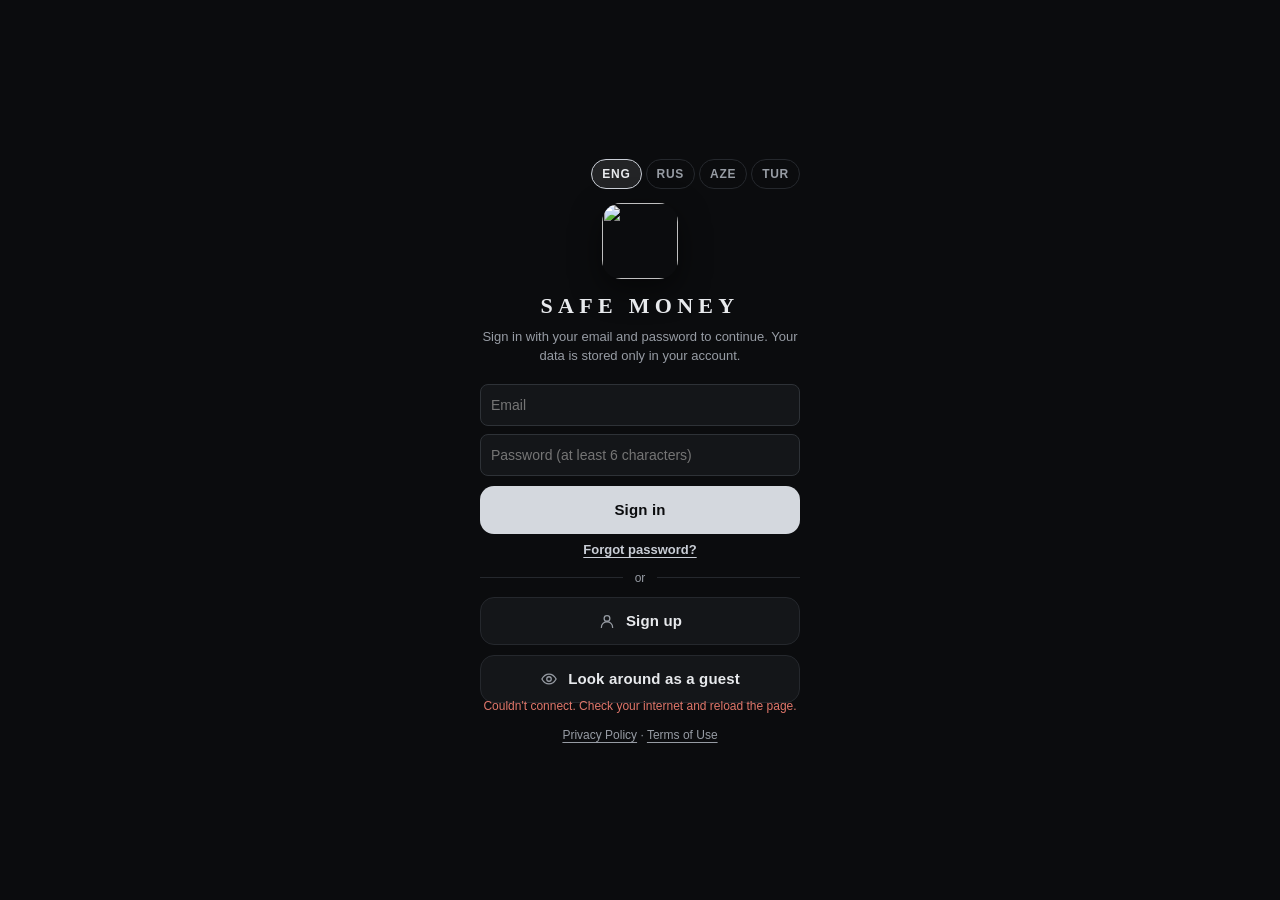
==== commit c9265ed9: "v3.52: Parametrlər — Hesablar və Kateqoriyalar alt-alta; istifadə olunmayan ikonlar silindi; köhnə e" ====
--- a/index.html
+++ b/index.html
@@ -383,10 +383,8 @@
       <div class="error-text" id="gunlukLimitError"></div>
     </div>
 
-    <div style="display:flex; gap:8px; margin-bottom:8px;">
-      <button class="ayarlar-kutu ayarlar-setir-ic" style="justify-content:flex-start; flex:1; min-width:0;" onclick="ayarlarKateqoriyalarAc()"><span class="ayarlar-ikon"><i data-ikon="kateqoriya"></i></span><span class="ayarlar-metin" data-i18n="ayarlar.kateqoriyalar">Kateqoriyalar</span></button>
-      <button class="ayarlar-kutu ayarlar-setir-ic" style="justify-content:flex-start; flex:1; min-width:0;" onclick="hesabIdareAc()"><span class="ayarlar-ikon"><i data-ikon="hesablar"></i></span><span class="ayarlar-metin" data-i18n="hesablar.basliq">Hesablar</span></button>
-    </div>
+    <button class="ayarlar-kutu ayarlar-setir-ic" style="justify-content:flex-start; margin-bottom:8px;" onclick="hesabIdareAc()"><span class="ayarlar-ikon"><i data-ikon="hesablar"></i></span><span class="ayarlar-metin" data-i18n="hesablar.basliq">Hesablar</span></button>
+    <button class="ayarlar-kutu ayarlar-setir-ic" style="justify-content:flex-start; margin-bottom:8px;" onclick="ayarlarKateqoriyalarAc()"><span class="ayarlar-ikon"><i data-ikon="kateqoriya"></i></span><span class="ayarlar-metin" data-i18n="ayarlar.kateqoriyalar">Kateqoriyalar</span></button>
     <button class="ayarlar-kutu ayarlar-setir-ic" id="dilAyarBtn" style="justify-content:flex-start; margin-bottom:8px;" onclick="dilPaneliniAc()"><span class="ayarlar-ikon"><i data-ikon="dil"></i></span><span class="ayarlar-metin" data-i18n="ayarlar.dil">Dil</span></button>
     <div class="ayarlar-kutu" style="margin-bottom:8px;">
       <div class="ayarlar-setir-ic">
--- a/css/components.css
+++ b/css/components.css
@@ -50,7 +50,7 @@
 .page-inner .modal-list { max-height: none; }
 /* Long pages (like Hesablar və Borclar) have more content than fits one screen.
    Without this, flexbox silently shrinks — and for elements with overflow:hidden/auto,
-   crops — children like .debt-summary-card or .modal-list instead of just letting the
+   crops — children like .modal-list instead of just letting the
    page scroll. Forcing every direct child to keep its natural size fixes that. */
 .page-inner > * { flex-shrink: 0; }
 
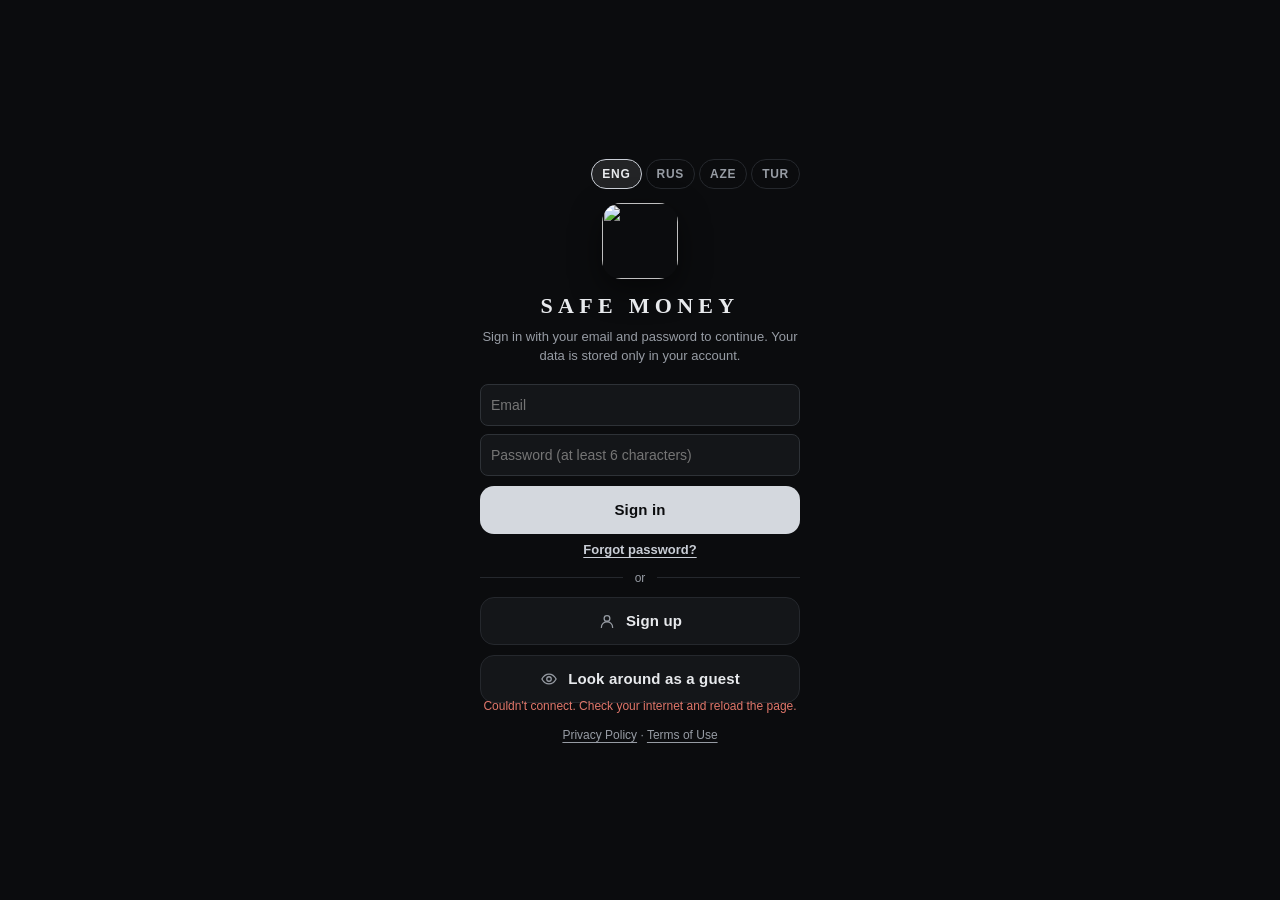
==== commit ab900b46: "v3.55: Giriş — iPhone Parollar (Face ID) avtomatik doldurma, 'Face ID ilə daxil ol' düyməsi, dolduru" ====
--- a/index.html
+++ b/index.html
@@ -65,17 +65,22 @@
     <img src="icon-192.png" alt="" class="brand-logo brand-logo-lg" width="76" height="76">
     <h2 class="brand-wordmark brand-wordmark-lg">Safe Money</h2>
     <p data-i18n="giris.davamEtmekUcunEmail" class="hint" id="emailGirisHint">Davam etmək üçün e-poçt və şifrənlə daxil ol. Məlumatların yalnız sənin hesabında saxlanılacaq.</p>
-    <input type="email" id="emailGirisEmail" placeholder="E-poçt" data-i18n-placeholder="giris.ePoctPlaceholder" autocomplete="username" style="width:100%; margin-bottom:8px; box-sizing:border-box;">
-    <input type="password" id="emailGirisSifre" placeholder="Şifrə (ən azı 6 simvol)" data-i18n-placeholder="giris.sifreEnAz6Placeholder" autocomplete="current-password" style="width:100%; margin-bottom:10px; box-sizing:border-box;">
+    <!-- <form>: iPhone "Parollar" (iCloud Keychain) şifrəni yalnız forma göndəriləndə yadda saxlayır və
+         e-poçt sahəsinə toxunanda Face ID ilə avtomatik doldurmağı təklif edir. -->
+    <form id="emailGirisForm" class="giris-forma" action="#" method="post" autocomplete="on" onsubmit="event.preventDefault(); emailIleGirisEt();">
+    <input type="email" id="emailGirisEmail" name="email" placeholder="E-poçt" data-i18n-placeholder="giris.ePoctPlaceholder" autocomplete="username" autocapitalize="none" autocorrect="off" spellcheck="false" inputmode="email" style="width:100%; margin-bottom:8px; box-sizing:border-box;">
+    <input type="password" id="emailGirisSifre" name="password" placeholder="Şifrə (ən azı 6 simvol)" data-i18n-placeholder="giris.sifreEnAz6Placeholder" autocomplete="current-password" style="width:100%; margin-bottom:10px; box-sizing:border-box;">
     <div class="giris-duymeler">
-      <button data-i18n="giris.daxilOl" class="gd gd-esas" onclick="emailIleGirisEt()">Daxil ol</button>
+      <button type="submit" data-i18n="giris.daxilOl" class="gd gd-esas" id="emailGirisBtn">Daxil ol</button>
+      <button type="button" class="gd gd-ikinci faceid-giris-btn" id="faceIdGirisBtn" onclick="faceIdIleGiris()" style="display:none;"><i data-ikon="uzTanima" data-olcu="20"></i><span data-i18n="giris.faceIdIle">Face ID ilə daxil ol</span></button>
       <button type="button" class="link-btn gd-link" onclick="sifreSifirla()" data-i18n="giris.sifreniUnutdum">Şifrəni unutdum</button>
-      <button class="gd gd-ikinci" id="tesdiqYenidenBtn" onclick="tesdiqEmailiYenidenGonder()" style="display:none;"><i data-ikon="yenile" data-olcu="18"></i><span data-i18n="giris.tesdiqEPoctunuYeniden">Təsdiq məktubunu yenidən göndər</span></button>
+      <button type="button" class="gd gd-ikinci" id="tesdiqYenidenBtn" onclick="tesdiqEmailiYenidenGonder()" style="display:none;"><i data-ikon="yenile" data-olcu="18"></i><span data-i18n="giris.tesdiqEPoctunuYeniden">Təsdiq məktubunu yenidən göndər</span></button>
       <div class="gd-ayrac"><span data-i18n="giris.veya">və ya</span></div>
-      <button class="gd gd-ikinci" onclick="qeydiyyatModalAc()"><i data-ikon="istifadeci" data-olcu="18"></i><span data-i18n="giris.hesabYaratIlkDefedirse">Qeydiyyatdan keç</span></button>
+      <button type="button" class="gd gd-ikinci" onclick="qeydiyyatModalAc()"><i data-ikon="istifadeci" data-olcu="18"></i><span data-i18n="giris.hesabYaratIlkDefedirse">Qeydiyyatdan keç</span></button>
       <button type="button" class="gd gd-ikinci qonaq-btn" onclick="qonaqKimiDaxilOl()"><i data-ikon="goz" data-olcu="18"></i><span data-i18n="giris.qonaq">Qonaq kimi bax</span></button>
       <button type="button" class="gd gd-ikinci ana-ekran-btn" id="anaEkranBtn" onclick="anaEkranaElaveEt()" style="display:none;"><i data-ikon="elaveKvadrat" data-olcu="18"></i><span data-i18n="qurasdir.anaEkranBtn">Ana ekrana əlavə et</span></button>
     </div>
+    </form>
     <div class="error-text" id="googleGirisXeta"></div>
     <p class="huquqi-linkler"><a data-huquqi="privacy.html" data-i18n="ayarlar.mexfilik" href="#">Məxfilik siyasəti</a> · <a data-huquqi="terms.html" data-i18n="ayarlar.sertler" href="#">İstifadə şərtləri</a></p>
   </div>
--- a/css/components.css
+++ b/css/components.css
@@ -349,6 +349,7 @@
 .qr-qeyd { font-size: 12px; color: var(--muted); line-height: 1.45; margin: 0 0 10px; }
 
 /* Giriş ekranı düymələri — vahid ölçü və üslub */
+.giris-forma { width: 100%; margin: 0; }
 .giris-duymeler { display: flex; flex-direction: column; gap: 10px; width: 100%; }
 .gd { width: 100%; min-height: 48px; box-sizing: border-box; display: flex; align-items: center; justify-content: center; gap: 10px;
   padding: 0 16px; border-radius: 14px; font: inherit; font-size: 15px; font-weight: 600; letter-spacing: .01em; cursor: pointer;
@@ -372,6 +373,8 @@
 /* Qonaq rejimi: tanışlıq turu */
 .tur-qat { position: fixed; inset: 0; z-index: 400; display: none; cursor: pointer; }
 .tur-qat.active { display: block; }
+html.tur-aktiv, html.tur-aktiv body, html.tur-aktiv .page-screen { overflow: hidden !important; overscroll-behavior: none; }
+.tur-qat { touch-action: none; }
 .tur-isiq { position: fixed; border-radius: 16px; box-shadow: 0 0 0 9999px rgba(0,0,0,.72); outline: 2px solid var(--brand-ink); outline-offset: 0; transition: all .28s ease; pointer-events: none; }
 .tur-kart { position: fixed; left: 50%; transform: translateX(-50%); width: calc(100% - 32px); max-width: 360px; box-sizing: border-box; padding: 16px 16px 14px;
   border-radius: 18px; background: var(--panel); border: 1px solid var(--line); box-shadow: 0 14px 40px rgba(0,0,0,.5); color: var(--ink); cursor: default; transition: top .28s ease; }
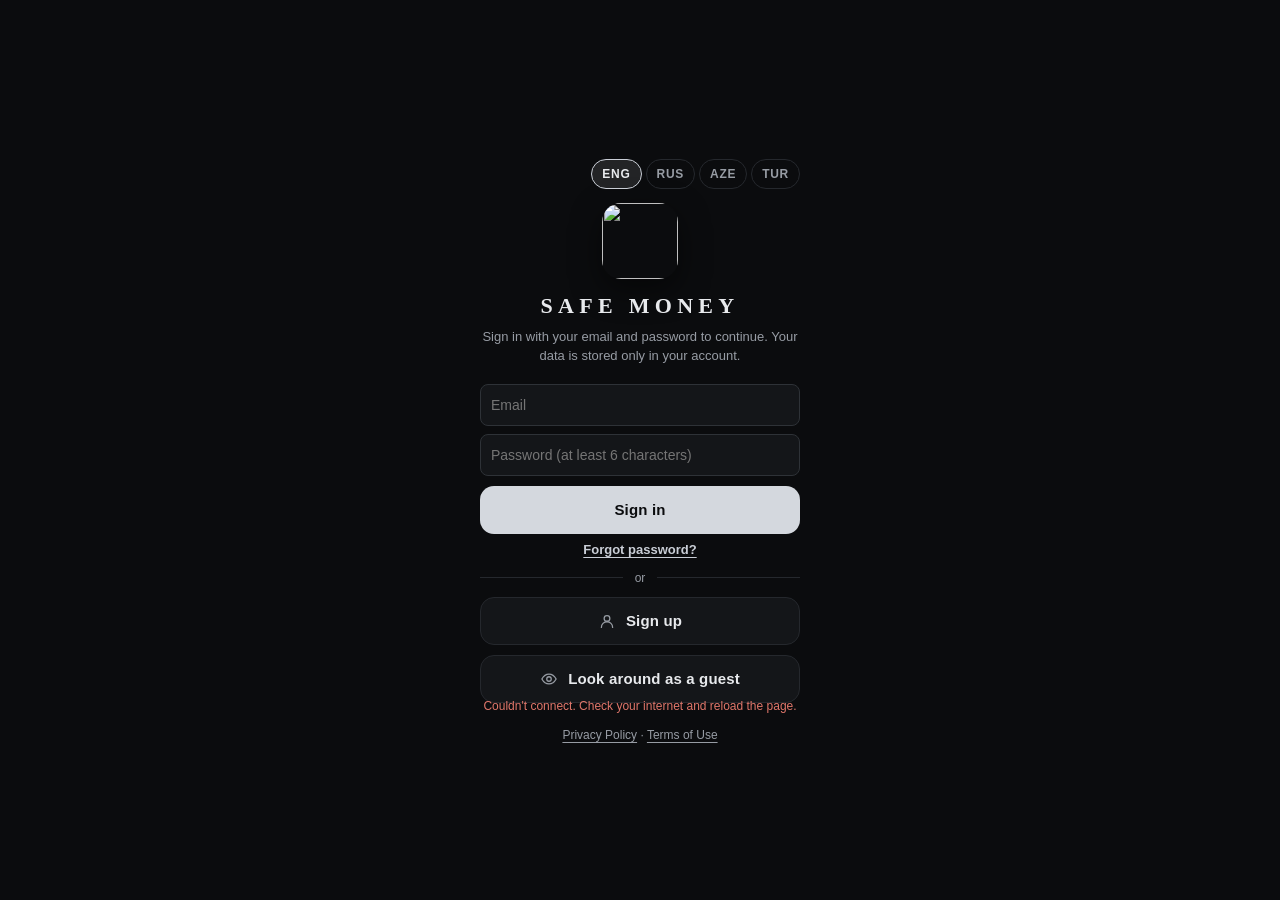
==== commit 1b40372f: "v3.56: Giriş — tək 'Daxil ol' düyməsi (Face ID ikonu ilə); boş sahədə e-poçtu açır, doluysa daxil ed" ====
--- a/index.html
+++ b/index.html
@@ -71,8 +71,7 @@
     <input type="email" id="emailGirisEmail" name="email" placeholder="E-poçt" data-i18n-placeholder="giris.ePoctPlaceholder" autocomplete="username" autocapitalize="none" autocorrect="off" spellcheck="false" inputmode="email" style="width:100%; margin-bottom:8px; box-sizing:border-box;">
     <input type="password" id="emailGirisSifre" name="password" placeholder="Şifrə (ən azı 6 simvol)" data-i18n-placeholder="giris.sifreEnAz6Placeholder" autocomplete="current-password" style="width:100%; margin-bottom:10px; box-sizing:border-box;">
     <div class="giris-duymeler">
-      <button type="submit" data-i18n="giris.daxilOl" class="gd gd-esas" id="emailGirisBtn">Daxil ol</button>
-      <button type="button" class="gd gd-ikinci faceid-giris-btn" id="faceIdGirisBtn" onclick="faceIdIleGiris()" style="display:none;"><i data-ikon="uzTanima" data-olcu="20"></i><span data-i18n="giris.faceIdIle">Face ID ilə daxil ol</span></button>
+      <button type="submit" class="gd gd-esas" id="emailGirisBtn"><i data-ikon="uzTanima" data-olcu="20" id="emailGirisBtnIkon" style="display:none;"></i><span data-i18n="giris.daxilOl">Daxil ol</span></button>
       <button type="button" class="link-btn gd-link" onclick="sifreSifirla()" data-i18n="giris.sifreniUnutdum">Şifrəni unutdum</button>
       <button type="button" class="gd gd-ikinci" id="tesdiqYenidenBtn" onclick="tesdiqEmailiYenidenGonder()" style="display:none;"><i data-ikon="yenile" data-olcu="18"></i><span data-i18n="giris.tesdiqEPoctunuYeniden">Təsdiq məktubunu yenidən göndər</span></button>
       <div class="gd-ayrac"><span data-i18n="giris.veya">və ya</span></div>
